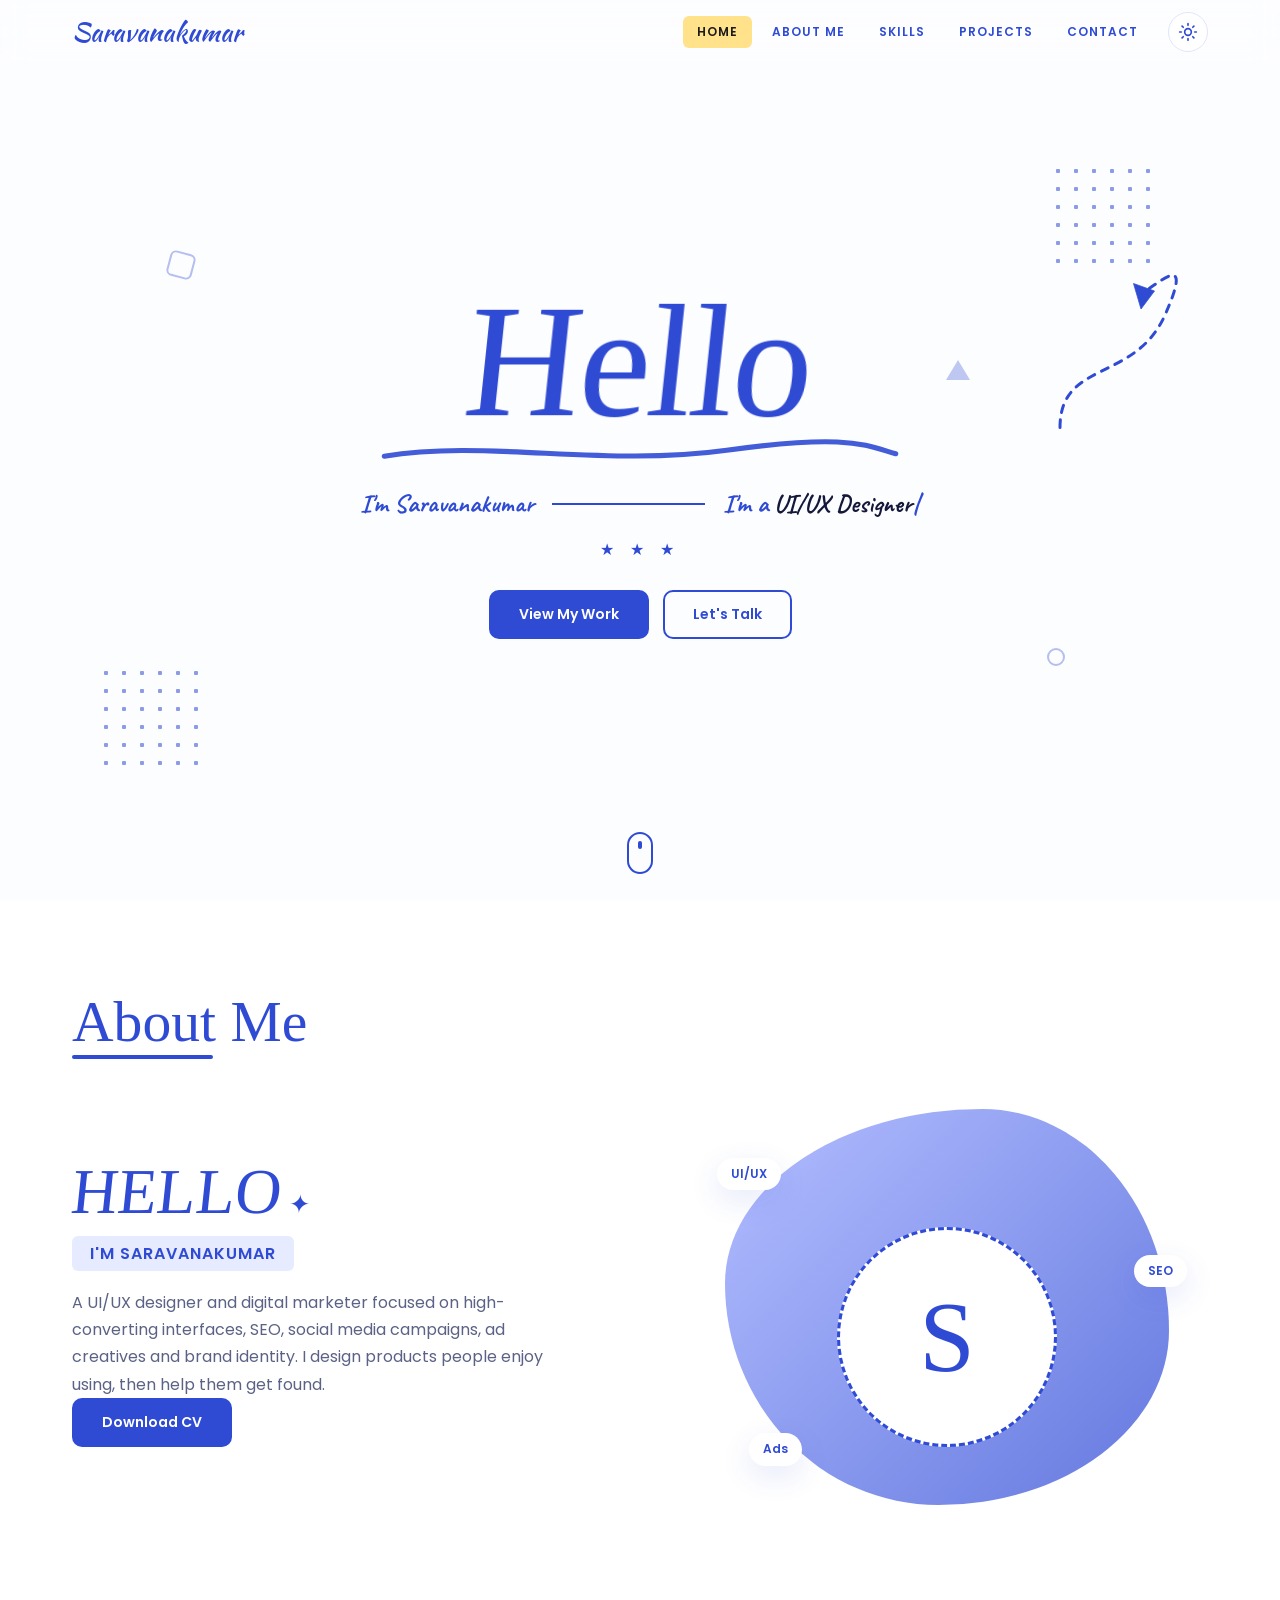
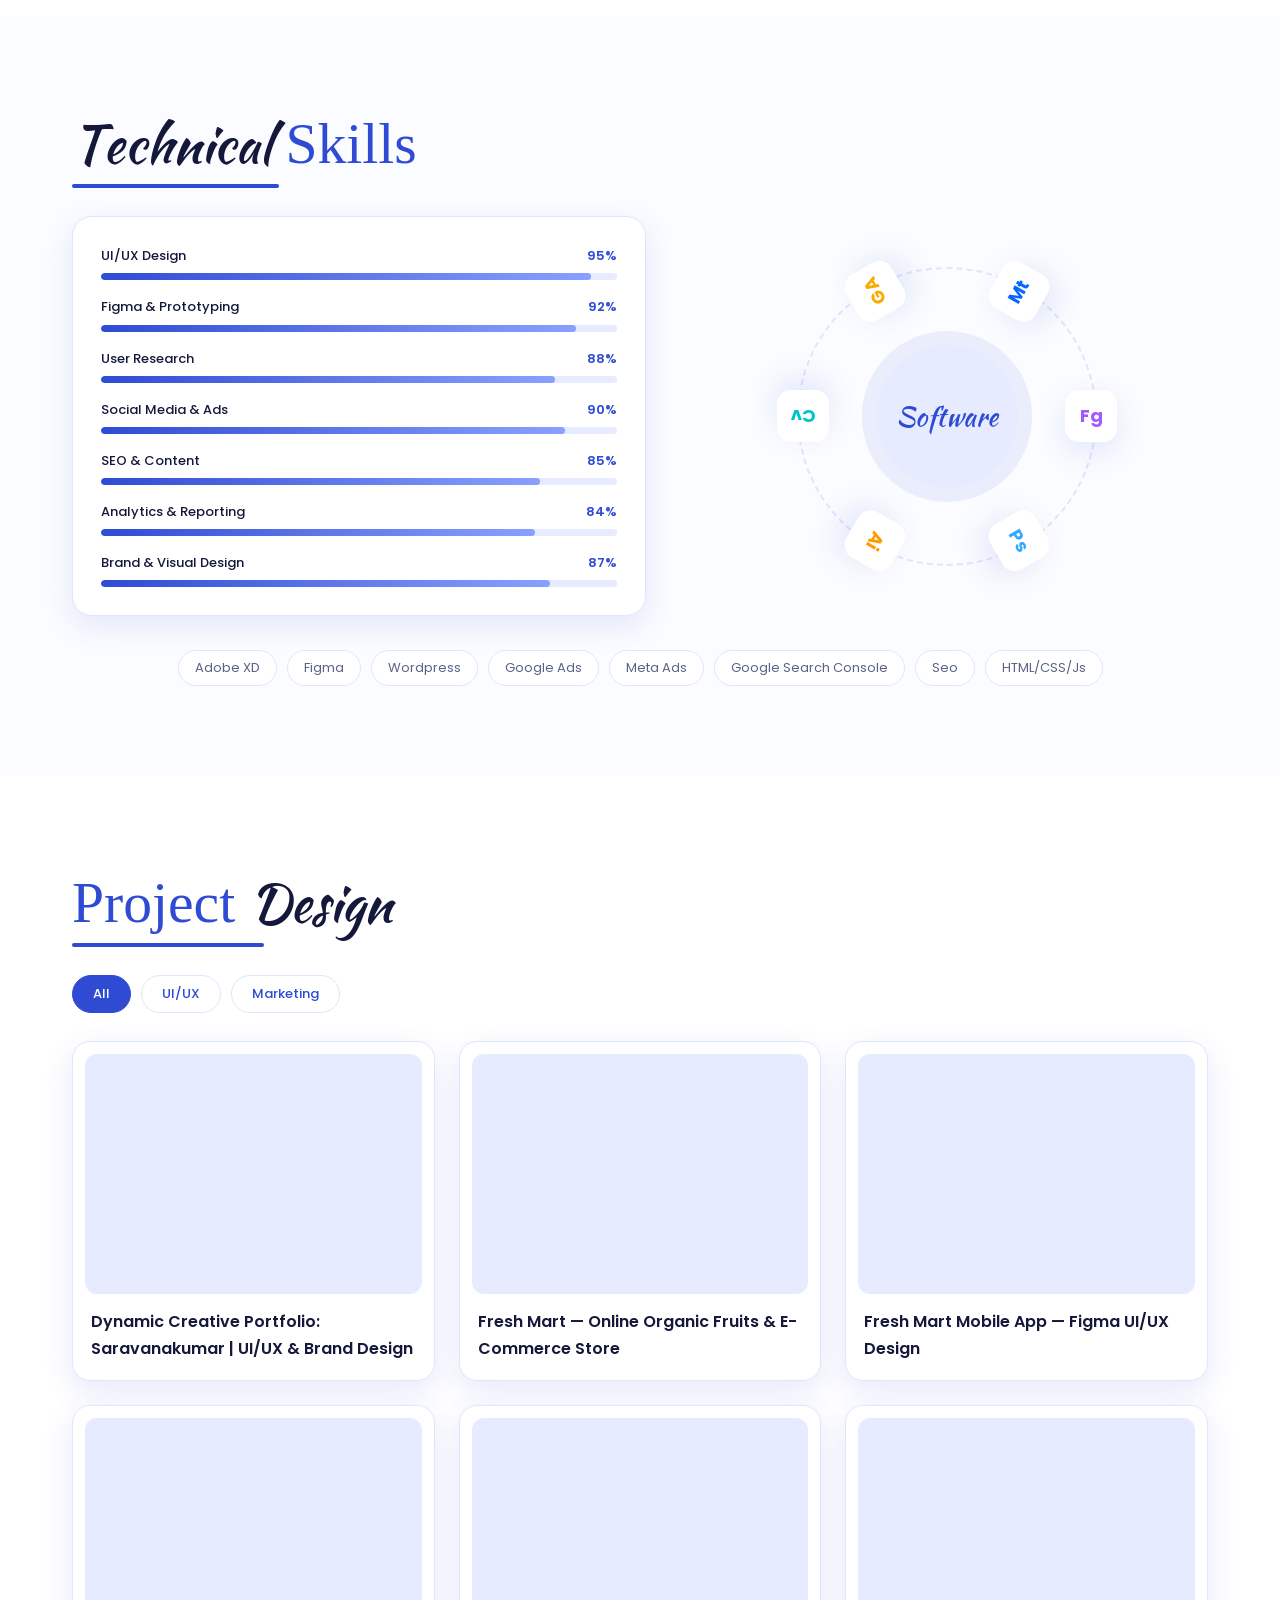
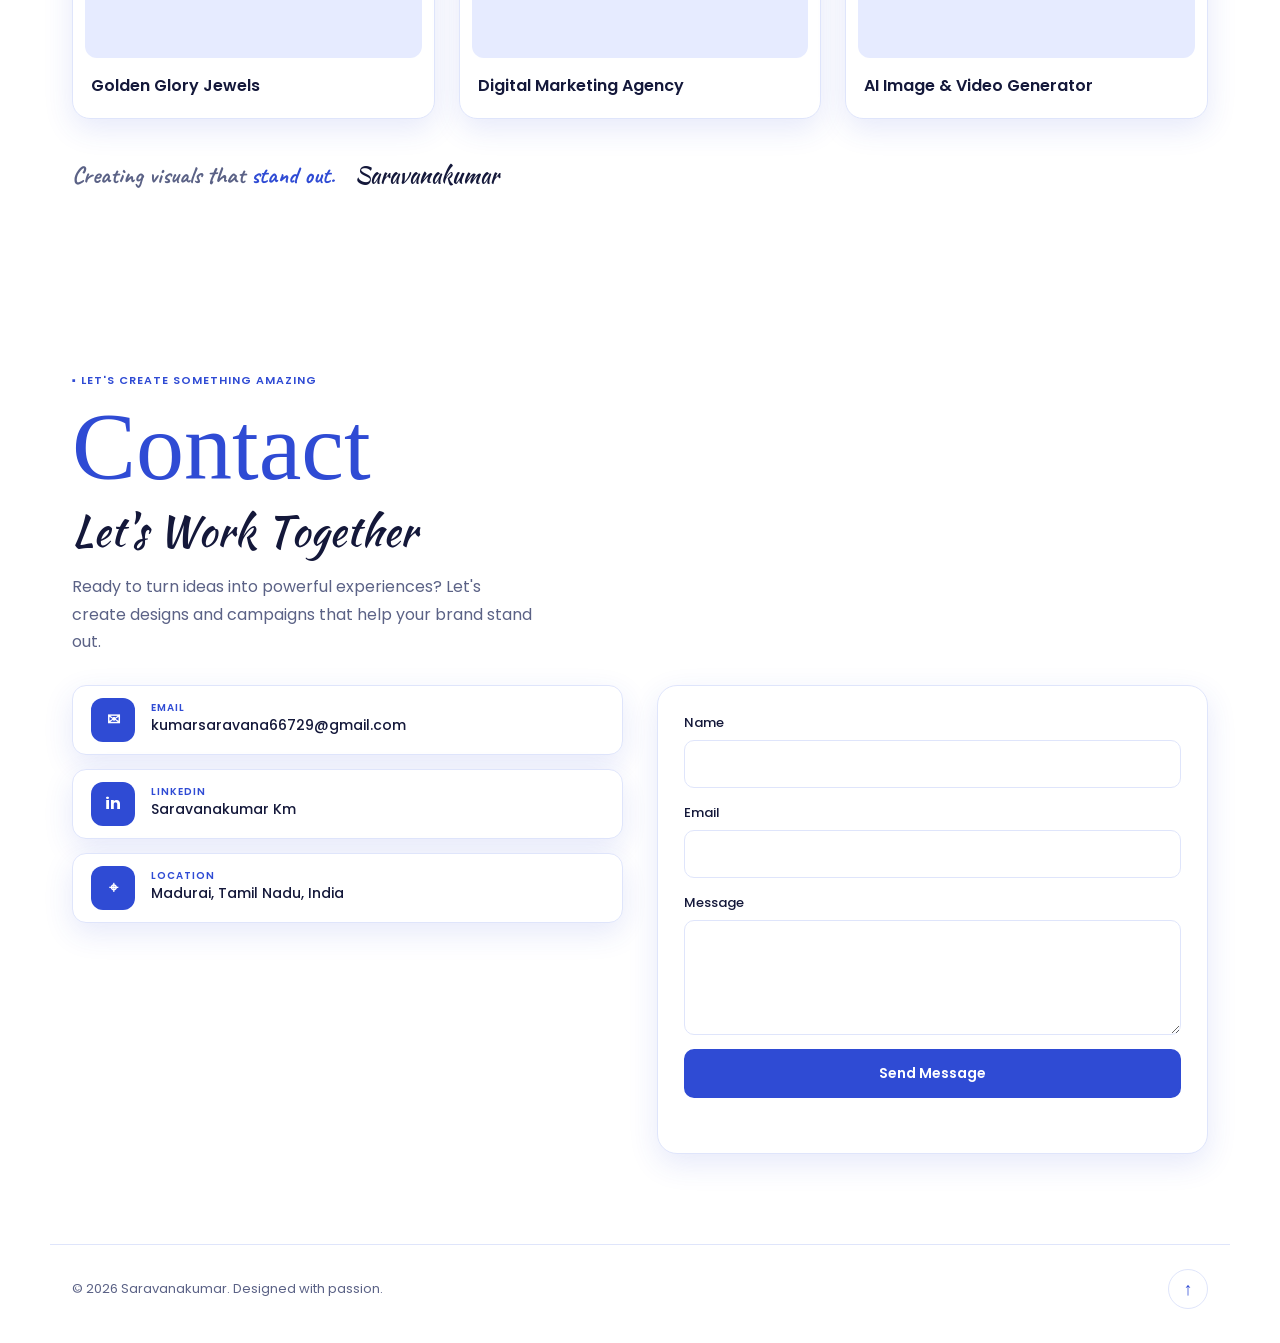
==== index.html @ 772ea9d0 "Add files via upload" ====
<!DOCTYPE html>
<html lang="en">
<head>
<meta charset="utf-8">
<meta name="viewport" content="width=device-width, initial-scale=1">
<title>Saravanakumar | UI/UX Designer & Digital Marketer</title>
<meta name="description" content="Portfolio of Saravanakumar, UI/UX designer and digital marketer from Chennai.">
<script>try{var t=localStorage.getItem('theme');if(!t)t=matchMedia('(prefers-color-scheme: dark)').matches?'dark':'light';document.documentElement.setAttribute('data-theme',t)}catch(e){}</script>
<link rel="preconnect" href="https://fonts.googleapis.com">
<link href="https://fonts.googleapis.com/css2?family=Caveat:wght@500;700&family=Kaushan+Script&family=Permanent+Marker&family=Poppins:wght@400;500;600&display=swap" rel="stylesheet">
<link rel="stylesheet" href="style.css">
</head>
<body>
<div class="progress" id="progress"></div>

<header class="nav" id="nav">
  <a class="logo" href="#home">Saravanakumar</a>
  <nav id="menu" aria-label="Main">
    <a href="#home" class="active">Home</a><a href="#about">About Me</a><a href="#skills">Skills</a><a href="#projects">Projects</a><a href="#contact">Contact</a>
  </nav>
  <button class="icon-btn" id="theme" aria-label="Switch light or dark mode" title="Light / Dark">
    <svg class="sun" viewBox="0 0 24 24" width="20" height="20" fill="none" stroke="currentColor" stroke-width="2" stroke-linecap="round"><circle cx="12" cy="12" r="4"/><path d="M12 2v2M12 20v2M4.9 4.9l1.4 1.4M17.7 17.7l1.4 1.4M2 12h2M20 12h2M4.9 19.1l1.4-1.4M17.7 6.3l1.4-1.4"/></svg>
    <svg class="moon" viewBox="0 0 24 24" width="20" height="20" fill="none" stroke="currentColor" stroke-width="2" stroke-linecap="round" stroke-linejoin="round"><path d="M21 12.8A9 9 0 1 1 11.2 3a7 7 0 0 0 9.8 9.8z"/></svg>
  </button>
  <button class="icon-btn burger" id="burger" aria-label="Open menu">☰</button>
</header>

<main>
<!-- HOME -->
<section class="hero" id="home">
  <div class="dots d1"></div><div class="dots d2"></div>
  <span class="float f1"></span><span class="float f2"></span><span class="float f3"></span>
  <h1 class="brush" id="bigtitle" aria-label="Portfolio">Hello</h1>
  <svg class="stroke" viewBox="0 0 600 40" preserveAspectRatio="none" aria-hidden="true"><path d="M5 25 C120 5, 260 38, 400 18 S560 12, 595 22" /></svg>
  <div class="intro">
    <span>I'm Saravanakumar</span><i></i><span>I'm a <b class="typed" id="typed"></b><em class="caret">|</em></span>
  </div>
  <div class="stars" aria-hidden="true">★ ★ ★</div>
  <div class="cta-row">
    <a class="btn" href="#projects">View My Work</a>
    <a class="btn ghost" href="#contact">Let's Talk</a>
  </div>
  <svg class="arrow" viewBox="0 0 200 220" aria-hidden="true"><path class="dash" d="M20 210 C 20 120, 120 150, 160 60 S 150 20, 130 30"/><path class="head" d="M118 18 L146 28 L128 52 Z"/></svg>
  <a class="scroll-hint" href="#about" aria-label="Scroll down"><span></span></a>
</section>

<!-- ABOUT -->
<section class="about" id="about">
  <h2 class="script-title reveal">About Me</h2>
  <div class="about-grid">
    <div class="about-text reveal">
      <h3 class="hello">HELLO<span>✦</span></h3>
      <p class="name-tag">I'M SARAVANAKUMAR</p>
      <p>A UI/UX designer and digital marketer focused on high-converting interfaces, SEO, social media campaigns, ad creatives and brand identity. I design products people enjoy using, then help them get found.</p>
      <!--<div class="facts">
        <div><b data-n="50">0</b>+<small>Projects</small></div>
        <div><b data-n="30">0</b>+<small>Happy clients</small></div>
        <div><b data-n="3">0</b>+<small>Years experience</small></div>
      </div>-->
      <a class="btn" href="#" download>Download CV</a>
    </div>
    <div class="about-photo reveal">
      <div class="splash"></div>
      <div class="pic"><img src="C:\Users\DELL\Downloads\saravanakumar-uiux-portfolio\saravanakumar-uiux-portfolio\images\WhatsApp_Image_2026-11-12_at_1.53.23_PM-removebg-preview.png" alt="Saravanakumar" onerror="this.parentNode.classList.add('noimg');this.remove()"><div class="ph">S</div></div>
      <span class="chip c1">UI/UX</span><span class="chip c2">SEO</span><span class="chip c3">Ads</span>
    </div>
  </div>
</section>

<!-- SKILLS -->
<section class="skills" id="skills">
  <h2 class="script-title reveal"><em>Technical</em> Skills</h2>
  <div class="skills-grid">
    <div class="bars reveal">
      <div class="bar" data-v="95"><p>UI/UX Design <b>95%</b></p><span><i></i></span></div>
      <div class="bar" data-v="92"><p>Figma &amp; Prototyping <b>92%</b></p><span><i></i></span></div>
      <div class="bar" data-v="88"><p>User Research <b>88%</b></p><span><i></i></span></div>
      <div class="bar" data-v="90"><p>Social Media &amp; Ads <b>90%</b></p><span><i></i></span></div>
      <div class="bar" data-v="85"><p>SEO &amp; Content <b>85%</b></p><span><i></i></span></div>
      <div class="bar" data-v="84"><p>Analytics &amp; Reporting <b>84%</b></p><span><i></i></span></div>
      <div class="bar" data-v="87"><p>Brand &amp; Visual Design <b>87%</b></p><span><i></i></span></div>
    </div>
    <div class="orbit-wrap reveal" aria-label="Software I use">
      <div class="orbit">
        <div class="node" style="--a:0deg"><b style="--c:#a259ff">Fg</b></div>
        <div class="node" style="--a:60deg"><b style="--c:#31a8ff">Ps</b></div>
        <div class="node" style="--a:120deg"><b style="--c:#ff9a00">Ai</b></div>
        <div class="node" style="--a:180deg"><b style="--c:#00c4cc">Cv</b></div>
        <div class="node" style="--a:240deg"><b style="--c:#f9ab00">GA</b></div>
        <div class="node" style="--a:300deg"><b style="--c:#0866ff">Mt</b></div>
      </div>
      <div class="core"><span>Software</span></div>
    </div>
  </div>
  <div class="tool-chips reveal"><span>Adobe XD</span><span>Figma</span><span>Wordpress</span><span>Google Ads</span><span>Meta Ads</span><span>Google Search Console</span><span>Seo</span><span>HTML/CSS/Js</span></div>
</section>

<!-- PROJECTS -->
<section class="projects" id="projects">
  <h2 class="script-title reveal">Project <span class="alt">Design</span></h2>
  <div class="filters reveal" role="tablist">
    <button class="f active" data-f="all">All</button><button class="f" data-f="ux">UI/UX</button><button class="f" data-f="mkt">Marketing</button><!--<button class="f" data-f="brand">Branding</button>-->
  </div>
  <div class="grid" id="grid">
    <article class="card" data-c="ux"><div class="poster has-img" style="background-image:url('images/project4.png')"></div><div class="meta"><h5>Dynamic Creative Portfolio: Saravanakumar | UI/UX & Brand Design</h5></div><a class="over" href="#contact">View Case Study</a></article>
    <article class="card" data-c="ux"><div class="poster has-img" style="background-image:url('images/project5.png')"></div><div class="meta"><h5>Fresh Mart — Online Organic Fruits & E-Commerce Store</h5></div><a class="over" href="#contact">View Case Study</a></article>
    <article class="card" data-c="ux"><div class="poster has-img" style="background-image:url('images/project6.png')"></div><div class="meta"><h5>Fresh Mart Mobile App — Figma UI/UX Design</h5></div><a class="over" href="#contact">View Case Study</a></article>
    <article class="card" data-c="mkt"><div class="poster has-img" style="background-image:url('images/project1.png')"></div><div class="meta"><h5>Golden Glory Jewels</h5></div><a class="over" href="#contact">View Case Study</a></article>
    <article class="card" data-c="mkt"><div class="poster has-img" style="background-image:url('images/project2.png')"></div><div class="meta"><h5>Digital Marketing Agency</h5></div><a class="over" href="#contact">View Case Study</a></article>
    <article class="card" data-c="mkt"><div class="poster has-img" style="background-image:url('images/project3.png')"></div><div class="meta"><h5>AI Image & Video Generator</h5></div><a class="over" href="#contact">View Case Study</a></article>
  </div>
  <p class="tagline reveal">Creating visuals that <b>stand out.</b> <span class="sig">Saravanakumar</span></p>
</section>

<!-- CONTACT -->
<section class="contact" id="contact">
  <p class="small-label">▪ Let's create something amazing</p>
  <h2 class="brush-sm reveal">Contact</h2>
  <p class="script-sub reveal">Let's Work Together</p>
  <p class="lead reveal">Ready to turn ideas into powerful experiences? Let's create designs and campaigns that help your brand stand out.</p>
  <div class="contact-grid">
    <div class="links">
      <!--<a class="link reveal" href="https://instagram.com/" target="_blank" rel="noopener"><i>◎</i><span><small>Instagram</small>@saravanakumar.design</span></a>-->
      <a class="link reveal" href="mailto:kumarsaravana66729.com"><i>✉</i><span><small>Email</small>kumarsaravana66729@gmail.com</span></a>
      <a class="link reveal" href="https://www.linkedin.com/in/saravanakumar-km?utm_source=share_via&utm_content=profile&utm_medium=member_android" target="_blank" rel="noopener"><i>in</i><span><small>LinkedIn</small>Saravanakumar Km</span></a>
      <!--<a class="link reveal" href="https://behance.net/" target="_blank" rel="noopener"><i>Bē</i><span><small>Behance</small>behance.net/saravanakumar</span></a>-->
      <div class="link reveal"><i>⌖</i><span><small>Location</small>Madurai, Tamil Nadu, India</span></div>
    </div>
    <form class="form reveal" id="form">
      <label>Name<input name="n" required autocomplete="name"></label>
      <label>Email<input name="e" type="email" required autocomplete="email"></label>
      <label>Message<textarea name="m" rows="4" required></textarea></label>
      <button class="btn" type="submit">Send Message</button>
      <p id="msg" role="status"></p>
    </form>
  </div>
</section>
</main>

<footer class="foot"><p>© 2026 Saravanakumar. Designed with passion.</p><button class="icon-btn" id="top" aria-label="Back to top">↑</button></footer>
<div class="modal" id="modal" aria-hidden="true">
  <div class="modal-box" role="dialog" aria-modal="true" aria-labelledby="m-title">
    <button class="m-close" id="m-close" aria-label="Close">✕</button>
    <div class="m-media" id="m-media"></div>
    <div class="m-body">
      <small id="m-cat"></small>
      <h3 id="m-title"></h3>
      <p id="m-desc"></p>
      <!--<div class="m-info">
        <div><h6>Problem</h6><p id="m-prob"></p></div>
        <div><h6>Solution</h6><p id="m-sol"></p></div>
        <div><h6>Result</h6><p id="m-res"></p></div>
      </div>-->
      <div class="m-tags" id="m-tags"></div>
      <a class="btn" id="m-link" href="#" target="_blank" rel="noopener">View Full Project ↗</a>
    </div>
  </div>
</div>
<script src="script.js"></script>
</body>
</html>
---- style.css ----
:root{
    --bg:sss#aeda42;
    --surface:#fff;
    --ink:#14183a;
    --muted:#5b6286;
    --blue:#2f4bd4; 
    --soft:#e6ebff;
    --hl:#ffe28a;
    --line:#dfe5fb;
    --shadow:0 10px 30px rgba(47,75,212,.12);   
    --dot:#2f4bd4
}

[data-theme="dark"]{--bg:#291455;--surface:#121838;--ink:#eef1ff;--muted:#a0a8d0;--blue:#7d97ff;--soft:#1b2350;--line:#262f63;--shadow:0 10px 30px rgba(0,0,0,.45);--dot:#7d97ff}
*{
    box-sizing:border-box
}

html{
    scroll-behavior:smooth;
    scroll-padding-top:80px
}

body{
    margin:0;
    background:var(--bg);
    color:var(--ink);
    font:400 16px/1.7 Poppins,sans-serif;
    transition:background .4s,color .4s;
    overflow-x:hidden
}

a{
    color:inherit;
    text-decoration:none
}

h1,h2,h3,h4,h5,p{
    margin:0
}

section{
    max-width:1180px;
    margin:auto;
    padding:90px 22px;
    position:relative
}

:focus-visible{
    outline:3px solid var(--blue);
    outline-offset:3px
}

.progress{
    position:fixed;
    top:0;
    left:0;
    height:3px;
    width:0;
    background:linear-gradient(90deg,var(--blue),#ffd24a);
    z-index:100
}

/* NAV */

.nav{
    position:fixed;
    top:0;
    left:0;
    right:0;
    z-index:50;
    display:flex;
    align-items:center;
    gap:16px;
    padding:12px max(22px,calc((100% - 1180px)/2 + 22px));
    background:color-mix(in srgb,var(--bg) 85%,transparent);
    backdrop-filter:blur(10px);
    border-bottom:1px solid transparent;
    transition:.3s
}

.nav.scrolled{
    border-color:var(--line)
}

.logo{
    font:400 26px "Kaushan Script",cursive;
    color:var(--blue);
    margin-right:auto
}

.nav nav{
    display:flex;
    gap:6px
}

.nav nav a{
    font-size:12px;
    font-weight:600;
    letter-spacing:1px;
    text-transform:uppercase;
    padding:6px 14px;
    border-radius:6px;
    color:var(--blue);
    transition:.25s
}

.nav nav a:hover{
    background:var(--soft);
    transform:translateY(-2px)
}

.nav nav a.active{
    background:var(--hl);
    color:#1a1a1a
}

.icon-btn{
    width:40px;
    height:40px;
    border-radius:50%;
    border:1px solid var(--line);
    background:var(--surface);
    color:var(--blue);
    cursor:pointer;
    display:grid;
    place-items:center;
    font-size:18px;
    transition:.3s
}

.icon-btn:hover{
    transform:rotate(20deg) scale(1.08);
    box-shadow:var(--shadow)
}

.burger{
    display:none
}

.moon{
    display:none}[data-theme="dark"] .sun{display:none}[data-theme="dark"] .moon{display:block
}

/* BUTTONS */

.btn{
    display:inline-block;
    background:var(--blue);
    color:#fff;
    padding:12px 28px;
    border-radius:10px;
    border:2px solid var(--blue);
    font:600 14px Poppins;
    cursor:pointer;
    transition:.3s;
    position:relative;
    overflow:hidden
}

[data-theme="dark"] .btn{color:#0a0e22}

.btn:hover{
    transform:translateY(-3px);
    box-shadow:0 12px 24px rgba(47,75,212,.35)
}

.btn.ghost{
    background:transparent;
    color:var(--blue)
}

.btn.ghost:hover{
    background:var(--blue);
    color:#fff
}

/* HERO */

.hero{
    min-height:100vh;
    display:flex;
    flex-direction:column;
    align-items:center;
    justify-content:center;
    text-align:center;
    padding-top:110px
}
.hero::before{
  content:"";
  position:absolute;
  top:0; bottom:0; left:50%;
  width:100vw; margin-left:-50vw;
  z-index:-1;
  background:
    linear-gradient(rgba(248,250,255,.35),rgba(248,250,255,.35)),
    url("C:/Users/DELL/Downloads/saravanakumar-uiux-portfolio/saravanakumar-uiux-portfolio/images/Tech Creative Portrait Hero.png") center 5%/cover no-repeat;
}
[data-theme="dark"] .hero::before{
  background:
    linear-gradient(rgba(10,14,34,.6),rgba(10,14,34,.6)),
    url("C:/Users/DELL/Downloads/saravanakumar-uiux-portfolio/saravanakumar-uiux-portfolio/images/Tech Creative Portrait Hero.png") center 5%/cover no-repeat;
}
.brush{
    font:400 clamp(3.4rem,14vw,10rem)/1 "Permanent Marker",cursive;
    color:var(--blue);
    transform:skewX(-6deg);
    letter-spacing:-2px
}

.brush span{
    display:inline-block;
    opacity:0;transform:translateY(60px) rotate(8deg);
    animation:letter .7s cubic-bezier(.2,.9,.3,1.3) forwards
}

@keyframes letter{to{opacity:1;transform:none}}

.stroke{
    width:min(70%,520px);
    height:34px;
    margin-top:-6px
}

.stroke path{
    fill:none;
    stroke:var(--blue);
    stroke-width:6;
    stroke-linecap:round;
    stroke-dasharray:700;
    stroke-dashoffset:700;
    animation:draw 1.4s .9s ease forwards;
    opacity:.9
}

@keyframes draw{to{stroke-dashoffset:0}}

.intro{
    display:flex;
    align-items:center;
    gap:18px;
    font:700 clamp(1.1rem,2.6vw,1.6rem) Caveat,cursive;
    color:var(--blue);
    margin-top:18px;
    flex-wrap:wrap;
    justify-content:center
}

.intro i{
    width:clamp(40px,12vw,160px);
    height:2px;
    background:var(--blue)
}

.typed{
    color:var(--ink)
}

.caret{
    animation:blink 1s steps(1) infinite;
    font-style:normal;
    color:var(--blue)
}

@keyframes blink{50%{opacity:0}}

.stars{
    color:var(--blue);
    letter-spacing:6px;
    margin:16px 0;
    animation:twinkle 2.4s ease-in-out infinite
}

@keyframes twinkle{50%{opacity:.4;transform:scale(1.15)}}

.cta-row{
    display:flex;
    gap:14px;
    flex-wrap:wrap;
    justify-content:center;
    margin-top:10px
}

.dots{
    position:absolute;
    width:110px;
    height:110px;
    background:radial-gradient(var(--dot) 2px,transparent 2.5px) 0 0/18px 18px;
    opacity:.55

}
.d1{
    left:4%;
    bottom:14%
}

.d2{
    right:6%;
    top:18%
}

.float{
    position:absolute;
    border:2px solid var(--blue);
    opacity:.35;
    animation:bob 6s ease-in-out infinite
}

.f1{
    width:26px;
    height:26px;
    left:10%;
    top:28%;
    border-radius:6px;
    transform:rotate(15deg)
}

.f2{
    width:18px;
    height:18px;
    right:14%;
    bottom:26%;
    border-radius:50%;
    animation-delay:-2s
}

.f3{
    width:0;
    height:0;
    border:0;
    border-left:12px solid transparent;
    border-right:12px solid transparent;
    border-bottom:20px solid var(--blue);
    right:22%;
    top:40%;
    opacity:.3;
    animation-delay:-4s
}

@keyframes bob{50%{transform:translateY(-22px) rotate(25deg)}}

.arrow{
    position:absolute;
    right:3%;
    top:30%;
    width:min(14vw,150px);
    fill:var(--blue);
    stroke:var(--blue);
    display:block
}

.arrow .dash{
    fill:none;
    stroke-width:4;
    stroke-dasharray:10 10;
    stroke-linecap:round;
    animation:march 2s linear infinite
}

@keyframes march{to{stroke-dashoffset:-40}}

.scroll-hint{
    position:absolute;
    bottom:26px;
    left:50%;
    width:26px;
    height:42px;
    border:2px solid var(--blue);
    border-radius:14px;
    transform:translateX(-50%)
}

.scroll-hint span{
    position:absolute;
    left:50%;
    top:7px;
    width:4px;
    height:8px;
    border-radius:2px;
    background:var(--blue);
    transform:translateX(-50%);
    animation:wheel 1.6s infinite
}

@keyframes wheel{70%{top:22px;opacity:0}100%{opacity:0}}

/* TITLES */

.script-title{
    font:400 clamp(2.4rem,6vw,3.6rem)/1.1 "Permanent Marker",cursive;
    color:var(--blue);
    transform:skewX(-6deg);
    margin-bottom:34px;
    position:relative;
    display:inline-block
}

.script-title::after{
    content:"";
    position:absolute;
    left:0;
    bottom:-6px;
    height:4px;
    width:60%;
    background:var(--blue);
    border-radius:4px;
    transform:scaleX(0);
    transform-origin:left;
    transition:transform .8s .3s
}

.script-title.in::after{
    transform:scaleX(1)
}

.script-title em,.script-title .alt{
    font:400 .9em Kaushan Script,cursive;
    color:var(--ink)
}

/* ABOUT */

.about-grid{
    display:grid;
    grid-template-columns:1.1fr 1fr;
    gap:40px;
    align-items:center
}

.hello{
    font:400 clamp(2.6rem,7vw,4rem) "Permanent Marker";
    color:var(--blue);
    transform:skewX(-6deg);
    line-height:1
}

.hello span{
    font-size:.4em;
    margin-left:8px;
    display:inline-block;
    animation:twinkle 2s infinite
}

.name-tag{
    display:inline-block;
    background:var(--soft);
    color:var(--blue);
    font-weight:600;
    letter-spacing:1px;
    padding:4px 18px;
    margin:12px 0 18px;
    border-radius:6px
}

.about-text p:not(.name-tag){
    color:var(--muted);
    max-width:480px
}

.facts{
    display:flex;
    gap:30px;
    margin:26px 0
}

.facts div{
    font:600 2rem/1 Poppins;
    color:var(--blue)
}

.facts small{
    display:block;
    font:400 12px Poppins;
    color:var(--muted);
    margin-top:4px
}

.about-photo{
    position:relative;
    height:440px;
    display:grid;
    place-items:center
}

.splash{
    position:absolute;
    width:85%;
    height:90%;
    background:linear-gradient(135deg,#9aa8ff,var(--blue));
    opacity:.75;
    border-radius:58% 42% 52% 48%/44% 56% 44% 56%;
    animation:morph 8s ease-in-out infinite alternate
}

@keyframes morph{to{border-radius:40% 60% 44% 56%/58% 42% 58% 42%;transform:rotate(6deg)}}

.pic{
    position:relative;
    height:100%;
    display:flex;
    align-items:flex-end;
    justify-content:center;
    animation:bob 7s ease-in-out infinite
}

.pic img{
    max-height:100%;
    max-width:100%;
    object-fit:contain
}

.ph{
    display:none;
    width:220px;
    height:220px;
    border-radius:50%;
    background:var(--surface);
    color:var(--blue);
    font:400 100px/1 "Permanent Marker";
    place-items:center;
    margin-bottom:80px;
    border:3px dashed var(--blue)
}

.noimg .ph{
    display:grid
}

.chip{
    position:absolute;
    background:var(--surface);
    color:var(--blue);
    font-weight:600;
    font-size:12px;
    padding:6px 14px;
    border-radius:99px;
    box-shadow:var(--shadow);
    animation:bob 5s ease-in-out infinite
}

.c1{
    left:6%;
    top:16%
}

.c2{
    right:4%;
    top:38%;
    animation-delay:-1.5s
}

.c3{
    left:12%;
    bottom:14%;
    animation-delay:-3s
}

/* SKILLS */

.skills-grid{
    display:grid;
    grid-template-columns:1.1fr 1fr;
    gap:40px;
    align-items:center
}

.bars{
    background:var(--surface);
    border:1px solid var(--line);
    border-radius:20px;
    padding:28px;
    box-shadow:var(--shadow)
}

.bar{
    margin-bottom:16px
}

.bar:last-child{margin:0}

.bar p{
    display:flex;
    justify-content:space-between;
    font-size:13px;
    font-weight:500;
    margin-bottom:6px
}

.bar b{
    color:var(--blue);
    font-weight:600
}

.bar span{
    display:block;
    height:7px;
    background:var(--soft);
    border-radius:8px;
    overflow:hidden
}

.bar i{
    display:block;
    height:100%;
    width:0;
    background:linear-gradient(90deg,var(--blue),#8aa0ff);
    border-radius:8px;
    transition:width 1.4s cubic-bezier(.2,.8,.2,1)
}

.orbit-wrap{
    position:relative;
    width:min(100%,340px);
    aspect-ratio:1;
    margin:auto;
    display:grid;
    place-items:center
}

.orbit-wrap::before{
    content:"";
    position:absolute;
    inset:6%;
    border:2px dashed var(--line);
    border-radius:50%
}

.orbit{
    position:absolute;
    inset:0;
    animation:spin 26s linear infinite
}

.orbit-wrap:hover .orbit,.orbit-wrap:hover .node b{
    animation-play-state:paused
}

.node{
    position:absolute;
    inset:0;
    transform:rotate(var(--a))
}

.node b{
    position:absolute;
    top:50%;
    right:0;
    margin-top:-26px;
    width:52px;
    height:52px;
    border-radius:14px;
    background:var(--surface);
    color:var(--c);
    display:grid;
    place-items:center;
    font-size:18px;
    box-shadow:var(--shadow);
    animation:unspin 26s linear infinite
}

@keyframes spin{to{transform:rotate(360deg)}}
@keyframes unspin{from{transform:rotate(calc(var(--a)*-1))}to{transform:rotate(calc(var(--a)*-1 - 360deg))}}

.core{
    width:42%;
    aspect-ratio:1;
    border-radius:50%;
    background:var(--soft);
    display:grid;
    place-items:center;
    font:400 1.7rem Kaushan Script;
    color:var(--blue);
    box-shadow:0 0 0 14px color-mix(in srgb,var(--blue) 8%,transparent);
    animation:pulse 3s ease-in-out infinite
}

@keyframes pulse{50%{box-shadow:0 0 0 26px color-mix(in srgb,var(--blue) 4%,transparent)}}

.tool-chips{
    display:flex;
    flex-wrap:wrap;
    gap:10px;
    margin-top:34px;
    justify-content:center
}

.tool-chips span{
    border:1px solid var(--line);
    background:var(--surface);
    padding:6px 16px;
    border-radius:99px;
    font-size:13px;
    color:var(--muted);
    transition:.25s
}

.tool-chips span:hover{
    background:var(--blue);
    color:#fff;
    transform:translateY(-4px) rotate(-2deg)
}


/* PROJECTS */
.filters{
    display:flex;
    gap:10px;
    flex-wrap:wrap;
    margin-bottom:28px
}

.f{
    border:1px solid var(--line);
    background:var(--surface);
    color:var(--blue);
    padding:8px 20px;
    border-radius:99px;
    font:500 13px Poppins;
    cursor:pointer;
    transition:.25s
}

.f:hover{
    transform:translateY(-2px)
}

.f.active{
    background:var(--blue);
    color:#fff;
    border-color:var(--blue)

}

[data-theme="dark"] .f.active{color:#0a0e22}
.grid{
    display:grid;
    grid-template-columns:repeat(3,1fr);
    gap:24px;
    perspective:1000px
}

.card{
    position:relative;
    background:var(--surface);
    border:1px solid var(--line);
    border-radius:18px;
    padding:12px;
    box-shadow:var(--shadow);
    transition:transform .15s ease-out,opacity .4s,box-shadow .3s;
    transform-style:preserve-3d;
    overflow:hidden
}

.card.hide{
    display:none
}

.card:hover{
    box-shadow:0 24px 50px rgba(47,75,212,.25)
}

.poster{
    height:240px;
    border-radius:12px;
    padding:18px;
    display:flex;
    flex-direction:column;
    justify-content:space-between;
    color:#fff;
    position:relative;
    overflow:hidden;
    transition:transform .5s
}

.card:hover .poster{
    transform:scale(1.05)
}

.poster::after{
    content:"";
    position:absolute;
    width:160px;
    height:160px;
    border-radius:50%;
    background:rgba(255,255,255,.15);
    right:-40px;
    bottom:-50px
}

.poster small{
    font-weight:600;
    letter-spacing:1px;
    opacity:.9
}

.poster h4{
    font:400 2.4rem/1 "Permanent Marker"
}

.poster span{
    font:700 1.2rem Caveat
}

.p1{
    background:linear-gradient(135deg,#ff8a3d,#e0392b)
}
.p2{
    background:linear-gradient(135deg,#0b1020,#2f4bd4)
}
.p3{
    background:linear-gradient(135deg,#7b5cff,#d36bff)
}
.p4{
    background:linear-gradient(135deg,#1c7a5b,#7fe0a9)
}
.p5{
    background:linear-gradient(135deg,#111,#f5b02a)
}
.p6{
    background:linear-gradient(135deg,#0b6fa4,#58d1ff)
}

.meta{
    padding:14px 6px 6px
}
.meta h5{
    font-size:16px;
    font-weight:600
}
.meta p{
    font-size:13px;
    color:var(--muted)
}

.over{
    position:absolute;
    inset:12px 12px auto;
    height:240px;
    border-radius:12px;
    background:rgba(20,24,58,.72);
    color:#fff;
    display:grid;
    place-items:center;
    font-weight:600;
    opacity:0;
    transition:.35s;
    backdrop-filter:blur(3px)
}

.card:hover .over{
    opacity:1
}

.tagline{
    margin-top:40px;
    font:700 1.5rem Caveat;
    color:var(--muted)
}
.tagline b{
    color:var(--blue)
}

.sig{
    font:400 1.4rem "Kaushan Script";
    color:var(--ink);
    margin-left:14px
}

/* CONTACT */
.small-label{
    font-size:11px;
    font-weight:600;
    letter-spacing:1px;
    color:var(--blue);
    text-transform:uppercase
}

.brush-sm{
    font:400 clamp(3rem,9vw,6rem)/1 "Permanent Marker";
    color:var(--blue);
    transform:skewX(-6deg);
    margin-top:10px
}

.script-sub{
    font:400 clamp(1.8rem,4vw,2.6rem) "Kaushan Script";
    margin:6px 0 12px
}

.lead{
    max-width:460px;
    color:var(--muted);
    margin-bottom:30px
}

.contact-grid{
    display:grid;
    grid-template-columns:1fr 1fr;
    gap:34px;
    align-items:start
}

.links{
    display:grid;
    gap:14px
}

.link{
    display:flex;
    align-items:center;
    gap:16px;
    background:var(--surface);
    border:1px solid var(--line);
    border-radius:14px;
    padding:12px 18px;
    box-shadow:var(--shadow);
    transition:.3s
}

a.link:hover{
    transform:translateX(10px);
    border-color:var(--blue)
}

.link i{
    font-style:normal;
    width:44px;
    height:44px;
    border-radius:12px;
    background:var(--blue);
    color:#fff;
    display:grid;
    place-items:center;
    font-weight:700;
    transition:.3s
}

[data-theme="dark"] .link i{color:#0a0e22}

a.link:hover i{
    transform:rotate(-10deg) scale(1.1)
}

.link small{
    display:block;
    font-size:10px;
    letter-spacing:1px;
    text-transform:uppercase;
    color:var(--blue);
    font-weight:600;
    line-height:1.2
}

.link span{
    font-size:14px;
    font-weight:500
}

.form{
    background:var(--surface);
    border:1px solid var(--line);
    border-radius:20px;
    padding:26px;
    display:grid;
    gap:14px;
    box-shadow:var(--shadow)
}

label{
    display:grid;
    gap:6px;
    font-size:13px;
    font-weight:500
}

input,textarea{
    font:inherit;
    padding:12px 14px;
    border-radius:10px;
    border:1px solid var(--line);
    background:var(--bg);
    color:var(--ink);
    transition:.25s
}

input:focus,textarea:focus{
    outline:0;
    border-color:var(--blue);
    box-shadow:0 0 0 4px color-mix(in srgb,var(--blue) 18%,transparent)
}

#msg{
    color:var(--blue);
    font-size:13px;
    min-height:1.2em
}

.foot{
    max-width:1180px;
    margin:auto;
    padding:24px 22px 34px;
    display:flex;
    justify-content:space-between;
    align-items:center;
    border-top:1px solid var(--line);
    font-size:13px;
    color:var(--muted)
}

/* REVEAL */
.reveal{
    opacity:0;
    transform:translateY(34px);
    transition:opacity .8s,transform .8s cubic-bezier(.2,.8,.2,1)
}

.reveal.in{
    opacity:1;
    transform:none
}

.links .reveal:nth-child(2){
    transition-delay:.1s
}

.links .reveal:nth-child(3){
    transition-delay:.2s
}

.links .reveal:nth-child(4){
    transition-delay:.3s
}

.links .reveal:nth-child(5){
    transition-delay:.4s
}

@media(max-width:900px){
 .nav nav{display:none;position:absolute;top:100%;left:0;right:0;flex-direction:column;background:var(--bg);padding:14px 22px;border-bottom:1px solid var(--line)}
 .nav nav.open{display:flex}.burger{display:grid}
 .about-grid,.skills-grid,.contact-grid{grid-template-columns:1fr}.grid{grid-template-columns:1fr 1fr}.arrow{display:none}.about-photo{height:380px}
}

@media(max-width:560px){.grid{grid-template-columns:1fr}.facts{gap:18px}section{padding:70px 18px}}

@media(prefers-reduced-motion:reduce){*,*::before,*::after{animation:none!important;transition:none!important;scroll-behavior:auto!important}.reveal,.brush span{opacity:1;transform:none}.stroke path{stroke-dashoffset:0}.bar i{transition:none}}

.card{cursor:pointer}
body.lock{overflow:hidden}
.modal{position:fixed;inset:0;z-index:200;background:rgba(8,10,30,.7);backdrop-filter:blur(6px);display:grid;place-items:center;padding:20px;opacity:0;visibility:hidden;transition:.3s}
.modal.open{opacity:1;visibility:visible}
.modal-box{background:var(--surface);color:var(--ink);border:1px solid var(--line);border-radius:22px;width:min(900px,100%);max-height:90vh;overflow:auto;position:relative;transform:translateY(30px) scale(.96);transition:.35s cubic-bezier(.2,.8,.2,1);box-shadow:0 30px 80px rgba(0,0,0,.4)}
.modal.open .modal-box{transform:none}
.m-close{position:absolute;top:14px;right:14px;z-index:2;width:38px;height:38px;border-radius:50%;border:0;background:var(--surface);color:var(--ink);cursor:pointer;font-size:16px;box-shadow:var(--shadow);transition:.3s}
.m-close:hover{transform:rotate(90deg);background:var(--blue);color:#fff}
.m-media .poster{height:clamp(200px,38vw,380px);border-radius:22px 22px 0 0}
.m-body{padding:26px 30px 32px}
.m-body small{color:var(--blue);font-weight:600;letter-spacing:1px;text-transform:uppercase;font-size:12px}
.m-body h3{font:400 clamp(1.8rem,4vw,2.6rem)/1.1 "Permanent Marker";color:var(--blue);margin:6px 0 12px}
.m-body>p{color:var(--muted)}
/*.m-info{display:grid;grid-template-columns:repeat(3,1fr);gap:16px;margin:22px 0}*/
.m-info div{background:var(--soft);border-radius:14px;padding:14px 16px}
.m-info h6{font-size:12px;letter-spacing:1px;text-transform:uppercase;color:var(--blue);margin:0 0 4px}
.m-info p{font-size:13px;color:var(--muted)}
.m-tags{display:none;gap:8px;flex-wrap:wrap;margin-bottom:22px}
.m-tags span{border:1px solid var(--line);border-radius:99px;padding:4px 14px;font-size:12px;color:var(--muted)}
@media(max-width:700px){.m-info{grid-template-columns:1fr}.m-body{padding:22px 20px 26px}}

.poster.has-img{background-size:contain;background-position:center;background-repeat:no-repeat;background-color:var(--soft)}
.poster.has-img::after{display:none}
.card{cursor:pointer}


.skills::before{
  content:"";
  position:absolute;
  top:0; bottom:0; left:calc(50% - 50vw);
  right:calc(50% - 50vw);
  z-index:-1;
  background:
    linear-gradient(rgba(248,250,255,.6),rgba(248,250,255,.6)),
    url("C:/Users/DELL/Downloads/saravanakumar-uiux-portfolio/saravanakumar-uiux-portfolio/images/background1.png") center top/cover no-repeat;
}
[data-theme="dark"] .skills::before{
  background:
    linear-gradient(rgba(10,14,34,.7),rgba(10,14,34,.7)),
    url("C:/Users/DELL/Downloads/saravanakumar-uiux-portfolio/saravanakumar-uiux-portfolio/images/background1.png") center top/cover no-repeat;
}

/*Letter hover*/
.brush span,.ch{
    display:inline-block;
    cursor:default;
    transition:translate .25s cubic-bezier(.3,1.6,.5,1),scale .25s,rotate .25s,color .2s
}
.brush span:hover,.ch:hover{
    translate:0 -14px;
    scale:1.2;
    rotate:-7deg;
    color:#ff8a3d
}
.word{
    display:inline-block;
    white-space:nowrap
}
.hello .ch,.hello .word{
    font-size:inherit;
    margin:0;animation:none
}
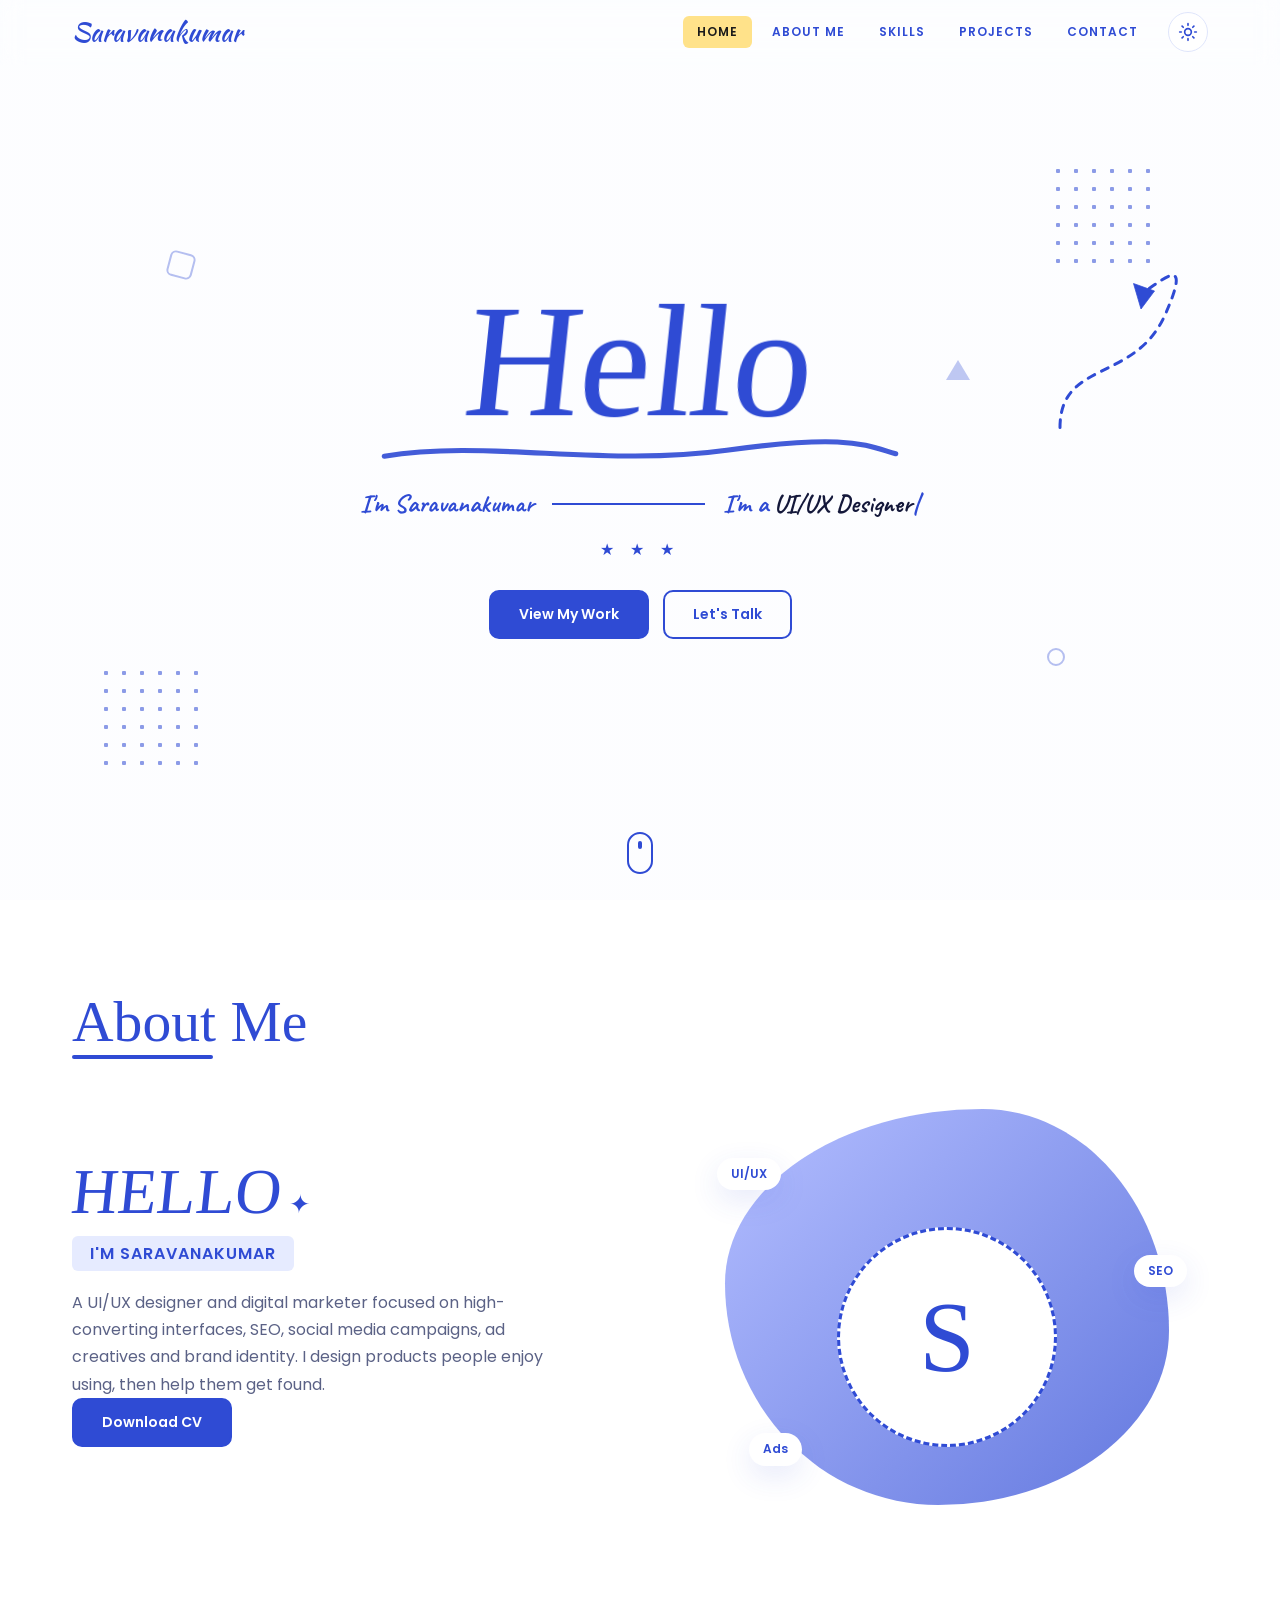
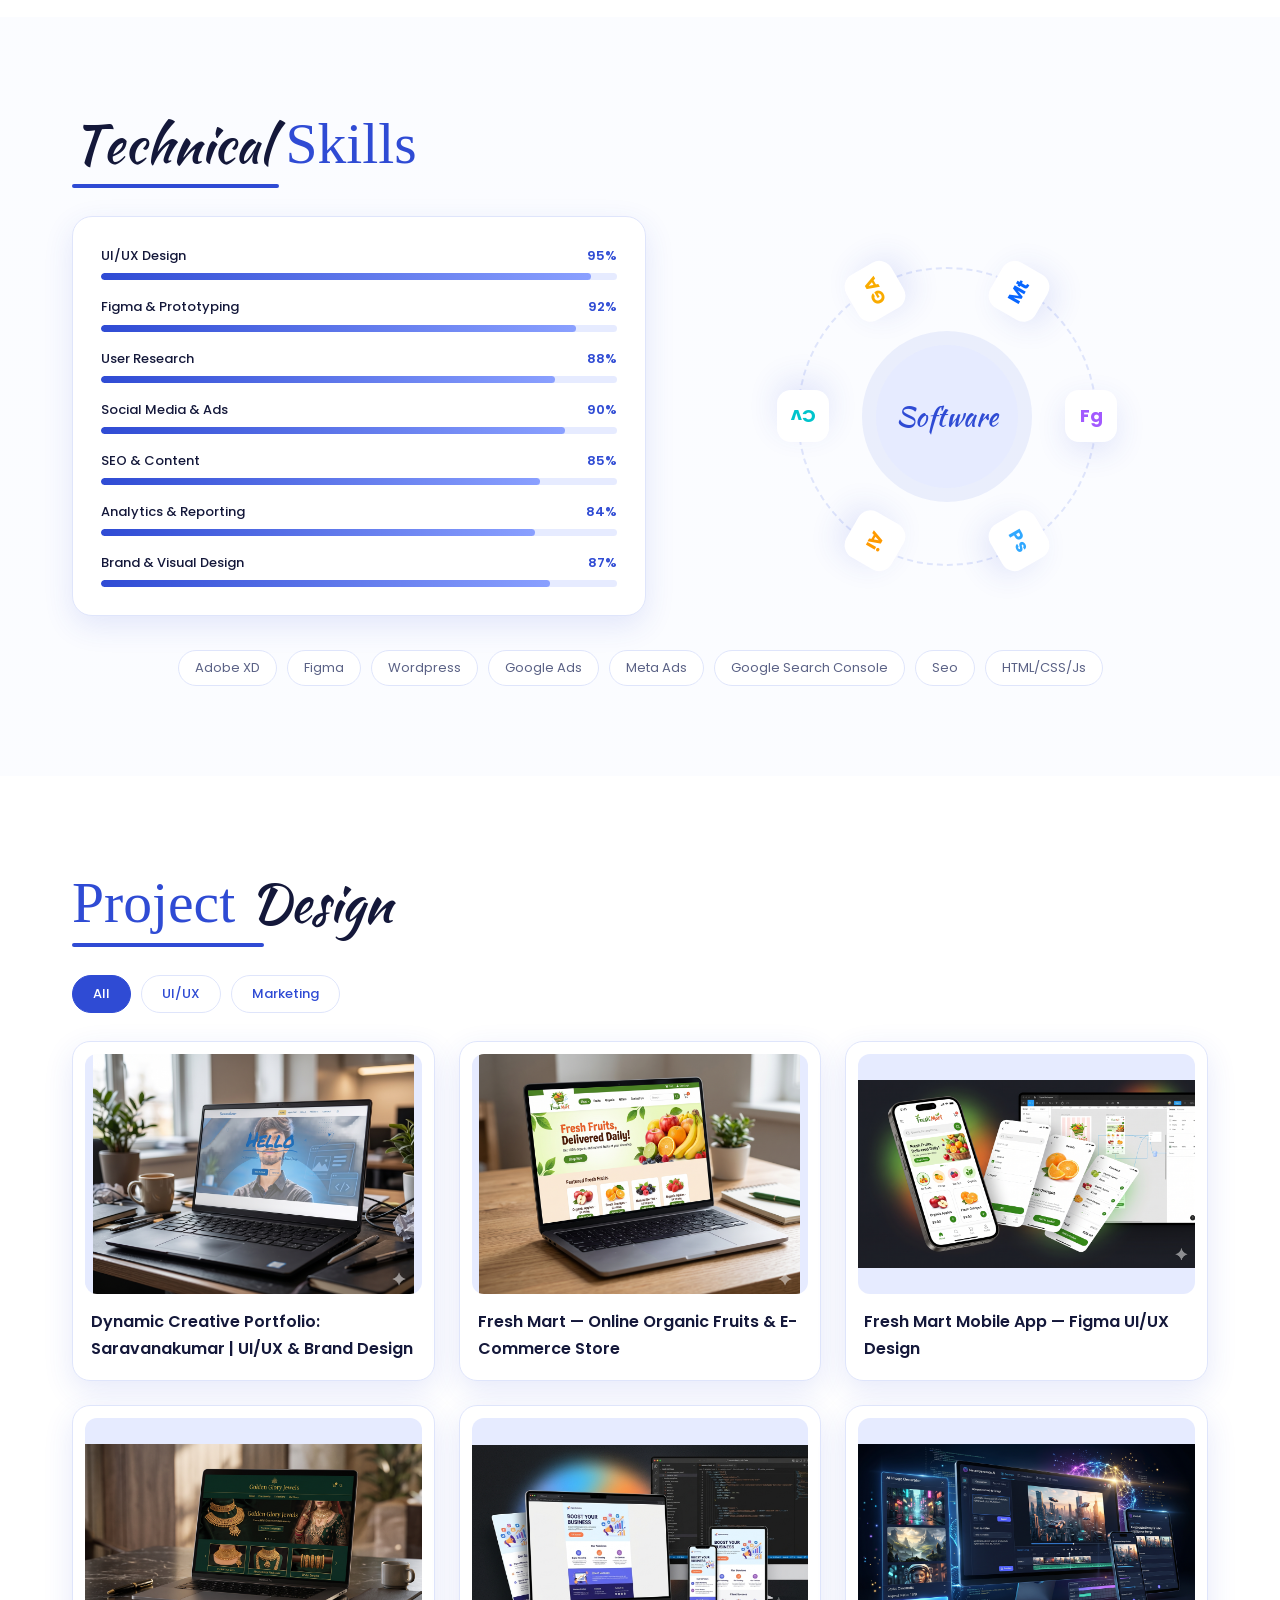
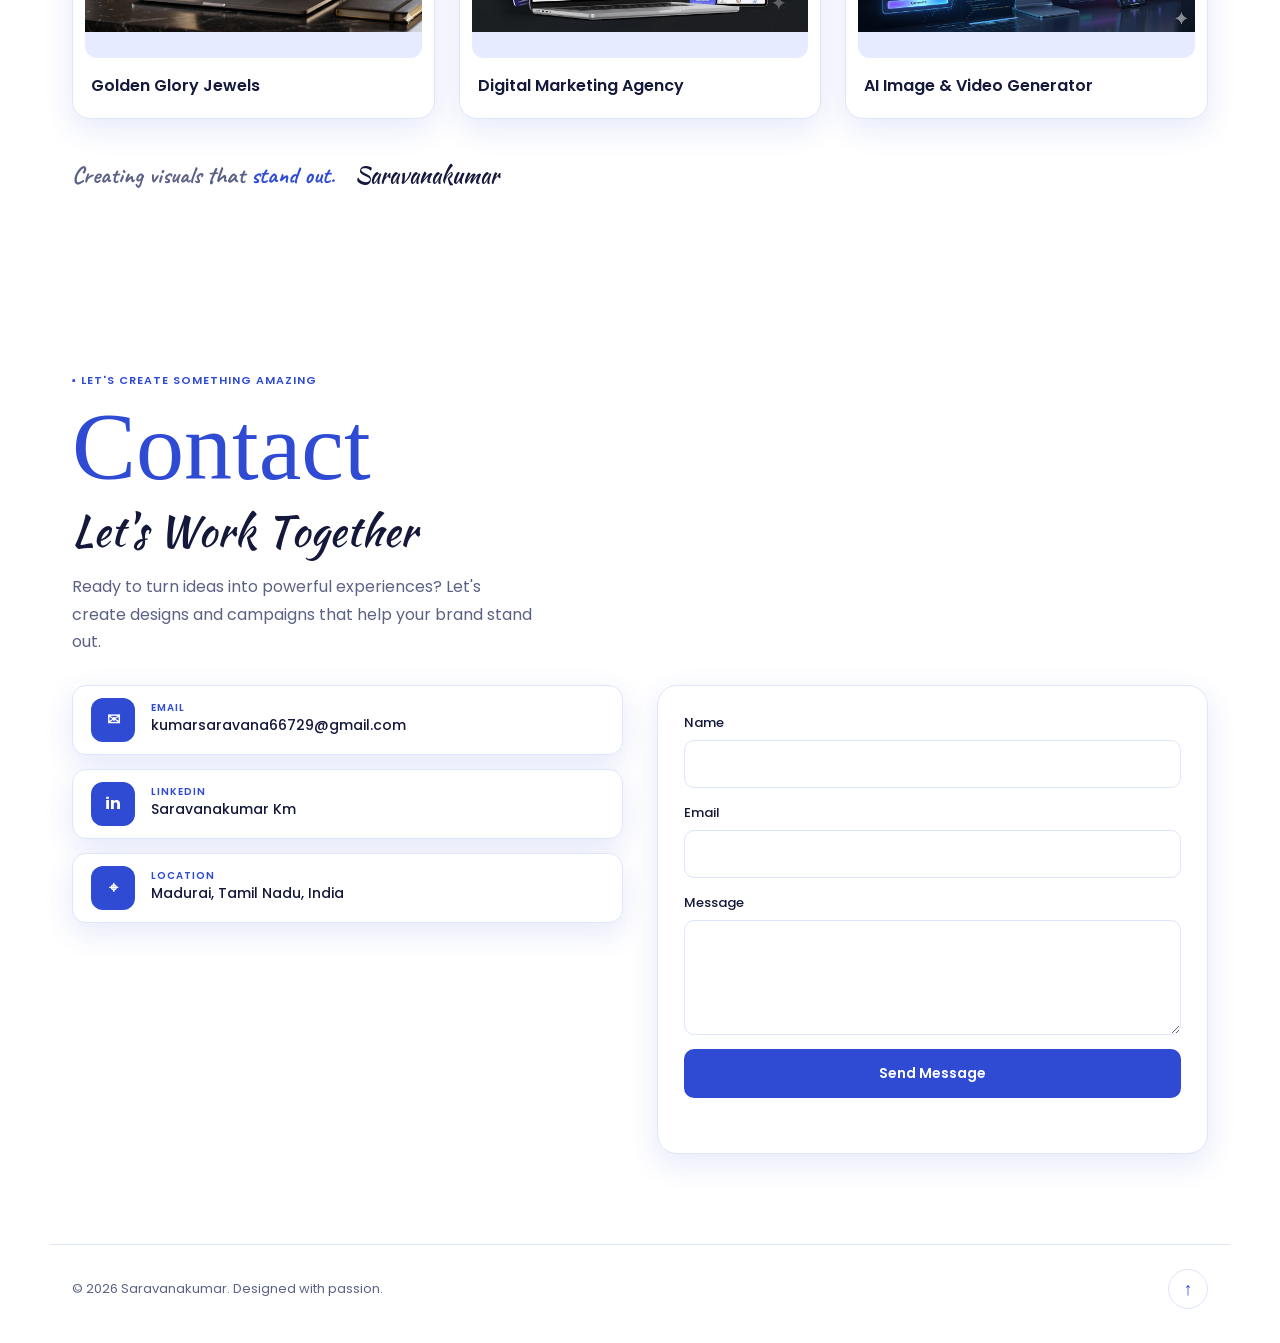
==== commit 19cef442: "Add files via upload" ====
--- a/index.html
+++ b/index.html
@@ -102,12 +102,12 @@
     <button class="f active" data-f="all">All</button><button class="f" data-f="ux">UI/UX</button><button class="f" data-f="mkt">Marketing</button><!--<button class="f" data-f="brand">Branding</button>-->
   </div>
   <div class="grid" id="grid">
-    <article class="card" data-c="ux"><div class="poster has-img" style="background-image:url('images/project4.png')"></div><div class="meta"><h5>Dynamic Creative Portfolio: Saravanakumar | UI/UX & Brand Design</h5></div><a class="over" href="#contact">View Case Study</a></article>
-    <article class="card" data-c="ux"><div class="poster has-img" style="background-image:url('images/project5.png')"></div><div class="meta"><h5>Fresh Mart — Online Organic Fruits & E-Commerce Store</h5></div><a class="over" href="#contact">View Case Study</a></article>
-    <article class="card" data-c="ux"><div class="poster has-img" style="background-image:url('images/project6.png')"></div><div class="meta"><h5>Fresh Mart Mobile App — Figma UI/UX Design</h5></div><a class="over" href="#contact">View Case Study</a></article>
-    <article class="card" data-c="mkt"><div class="poster has-img" style="background-image:url('images/project1.png')"></div><div class="meta"><h5>Golden Glory Jewels</h5></div><a class="over" href="#contact">View Case Study</a></article>
-    <article class="card" data-c="mkt"><div class="poster has-img" style="background-image:url('images/project2.png')"></div><div class="meta"><h5>Digital Marketing Agency</h5></div><a class="over" href="#contact">View Case Study</a></article>
-    <article class="card" data-c="mkt"><div class="poster has-img" style="background-image:url('images/project3.png')"></div><div class="meta"><h5>AI Image & Video Generator</h5></div><a class="over" href="#contact">View Case Study</a></article>
+    <article class="card" data-c="ux"><div class="poster has-img" style="background-image:url('project4.png')"></div><div class="meta"><h5>Dynamic Creative Portfolio: Saravanakumar | UI/UX & Brand Design</h5></div><a class="over" href="#contact">View Case Study</a></article>
+    <article class="card" data-c="ux"><div class="poster has-img" style="background-image:url('project5.png')"></div><div class="meta"><h5>Fresh Mart — Online Organic Fruits & E-Commerce Store</h5></div><a class="over" href="#contact">View Case Study</a></article>
+    <article class="card" data-c="ux"><div class="poster has-img" style="background-image:url('project6.png')"></div><div class="meta"><h5>Fresh Mart Mobile App — Figma UI/UX Design</h5></div><a class="over" href="#contact">View Case Study</a></article>
+    <article class="card" data-c="mkt"><div class="poster has-img" style="background-image:url('project1.png')"></div><div class="meta"><h5>Golden Glory Jewels</h5></div><a class="over" href="#contact">View Case Study</a></article>
+    <article class="card" data-c="mkt"><div class="poster has-img" style="background-image:url('project2.png')"></div><div class="meta"><h5>Digital Marketing Agency</h5></div><a class="over" href="#contact">View Case Study</a></article>
+    <article class="card" data-c="mkt"><div class="poster has-img" style="background-image:url('project3.png')"></div><div class="meta"><h5>AI Image & Video Generator</h5></div><a class="over" href="#contact">View Case Study</a></article>
   </div>
   <p class="tagline reveal">Creating visuals that <b>stand out.</b> <span class="sig">Saravanakumar</span></p>
 </section>
--- a/style.css
+++ b/style.css
@@ -194,12 +194,12 @@
   z-index:-1;
   background:
     linear-gradient(rgba(248,250,255,.35),rgba(248,250,255,.35)),
-    url("C:/Users/DELL/Downloads/saravanakumar-uiux-portfolio/saravanakumar-uiux-portfolio/images/Tech Creative Portrait Hero.png") center 5%/cover no-repeat;
+    url("C:/Users/DELL/Downloads/saravanakumar-uiux-portfolio/saravanakumar-uiux-portfolio/Tech Creative Portrait Hero.png") center 5%/cover no-repeat;
 }
 [data-theme="dark"] .hero::before{
   background:
     linear-gradient(rgba(10,14,34,.6),rgba(10,14,34,.6)),
-    url("C:/Users/DELL/Downloads/saravanakumar-uiux-portfolio/saravanakumar-uiux-portfolio/images/Tech Creative Portrait Hero.png") center 5%/cover no-repeat;
+    url("C:/Users/DELL/Downloads/saravanakumar-uiux-portfolio/saravanakumar-uiux-portfolio/Tech Creative Portrait Hero.png") center 5%/cover no-repeat;
 }
 .brush{
     font:400 clamp(3.4rem,14vw,10rem)/1 "Permanent Marker",cursive;
@@ -1079,12 +1079,12 @@
   z-index:-1;
   background:
     linear-gradient(rgba(248,250,255,.6),rgba(248,250,255,.6)),
-    url("C:/Users/DELL/Downloads/saravanakumar-uiux-portfolio/saravanakumar-uiux-portfolio/images/background1.png") center top/cover no-repeat;
+    url("C:/Users/DELL/Downloads/saravanakumar-uiux-portfolio/saravanakumar-uiux-portfolio/background1.png") center top/cover no-repeat;
 }
 [data-theme="dark"] .skills::before{
   background:
     linear-gradient(rgba(10,14,34,.7),rgba(10,14,34,.7)),
-    url("C:/Users/DELL/Downloads/saravanakumar-uiux-portfolio/saravanakumar-uiux-portfolio/images/background1.png") center top/cover no-repeat;
+    url("C:/Users/DELL/Downloads/saravanakumar-uiux-portfolio/saravanakumar-uiux-portfolio/background1.png") center top/cover no-repeat;
 }
 
 /*Letter hover*/
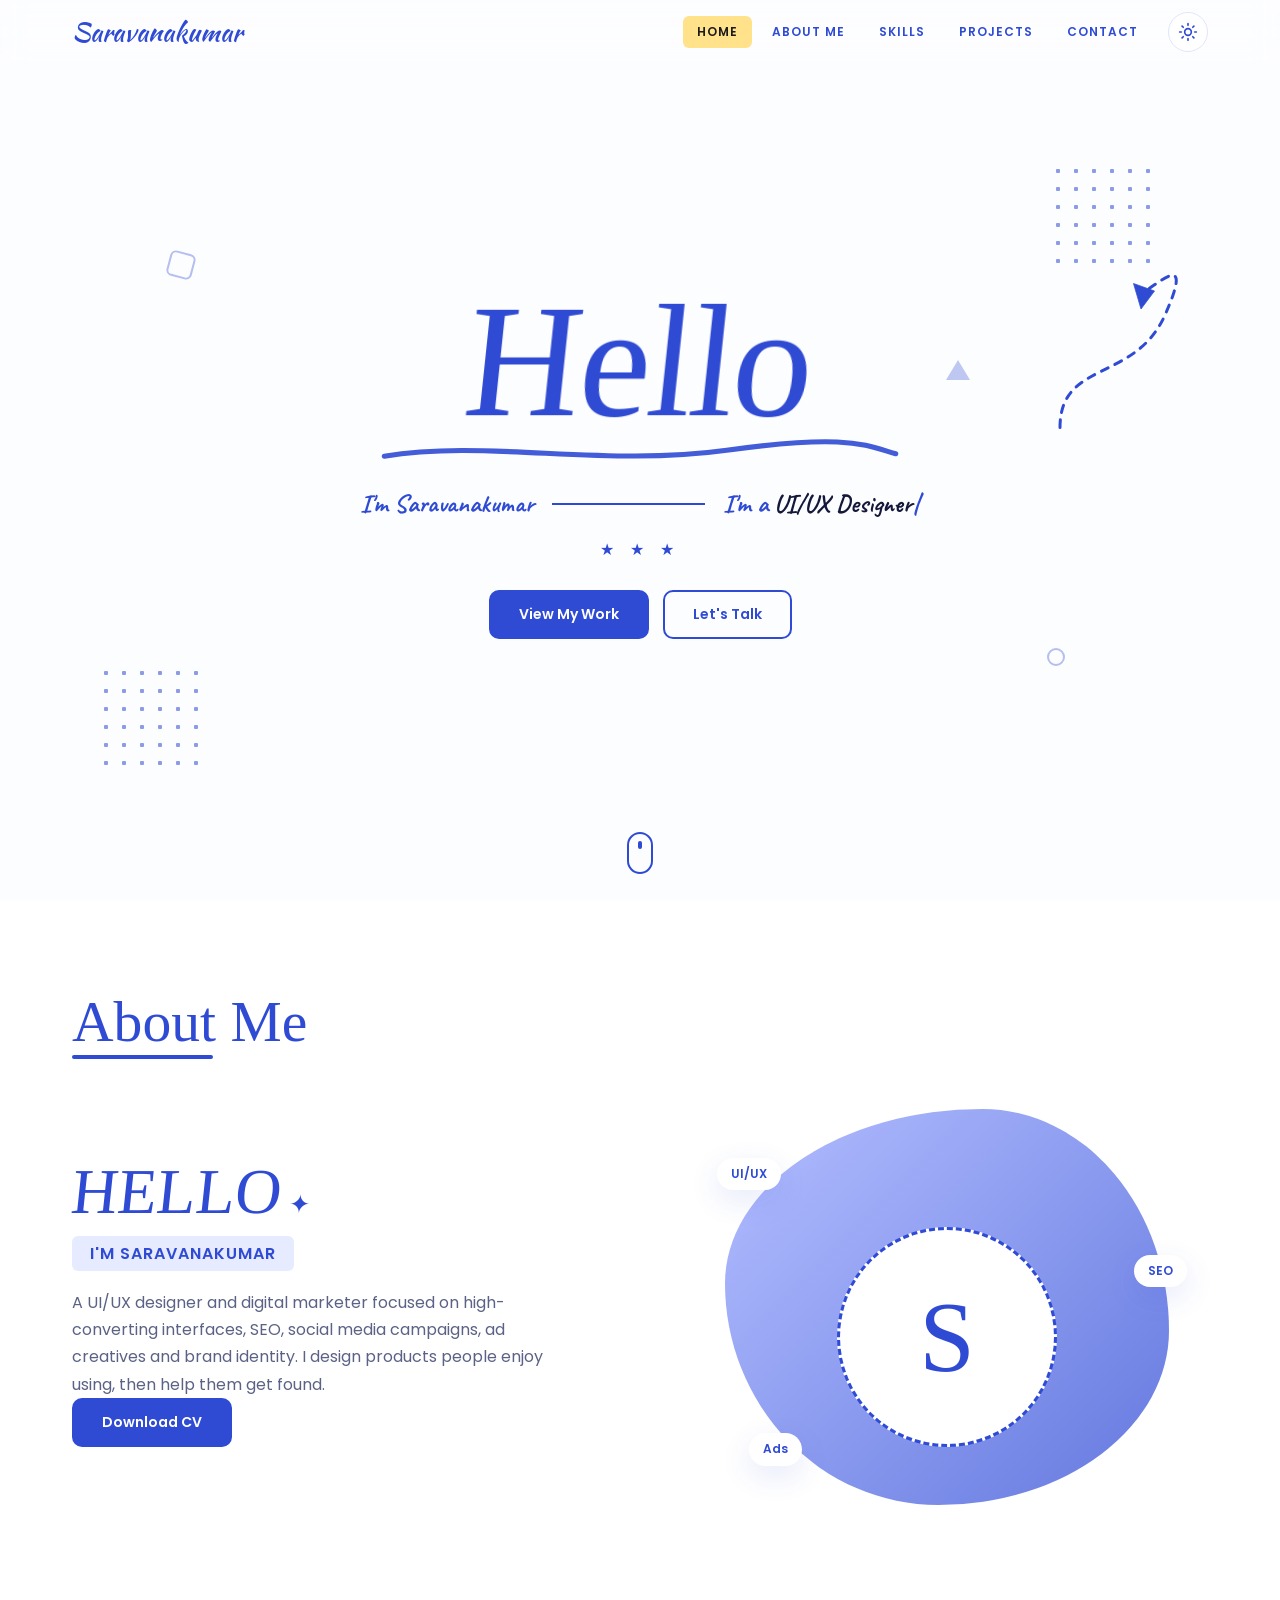
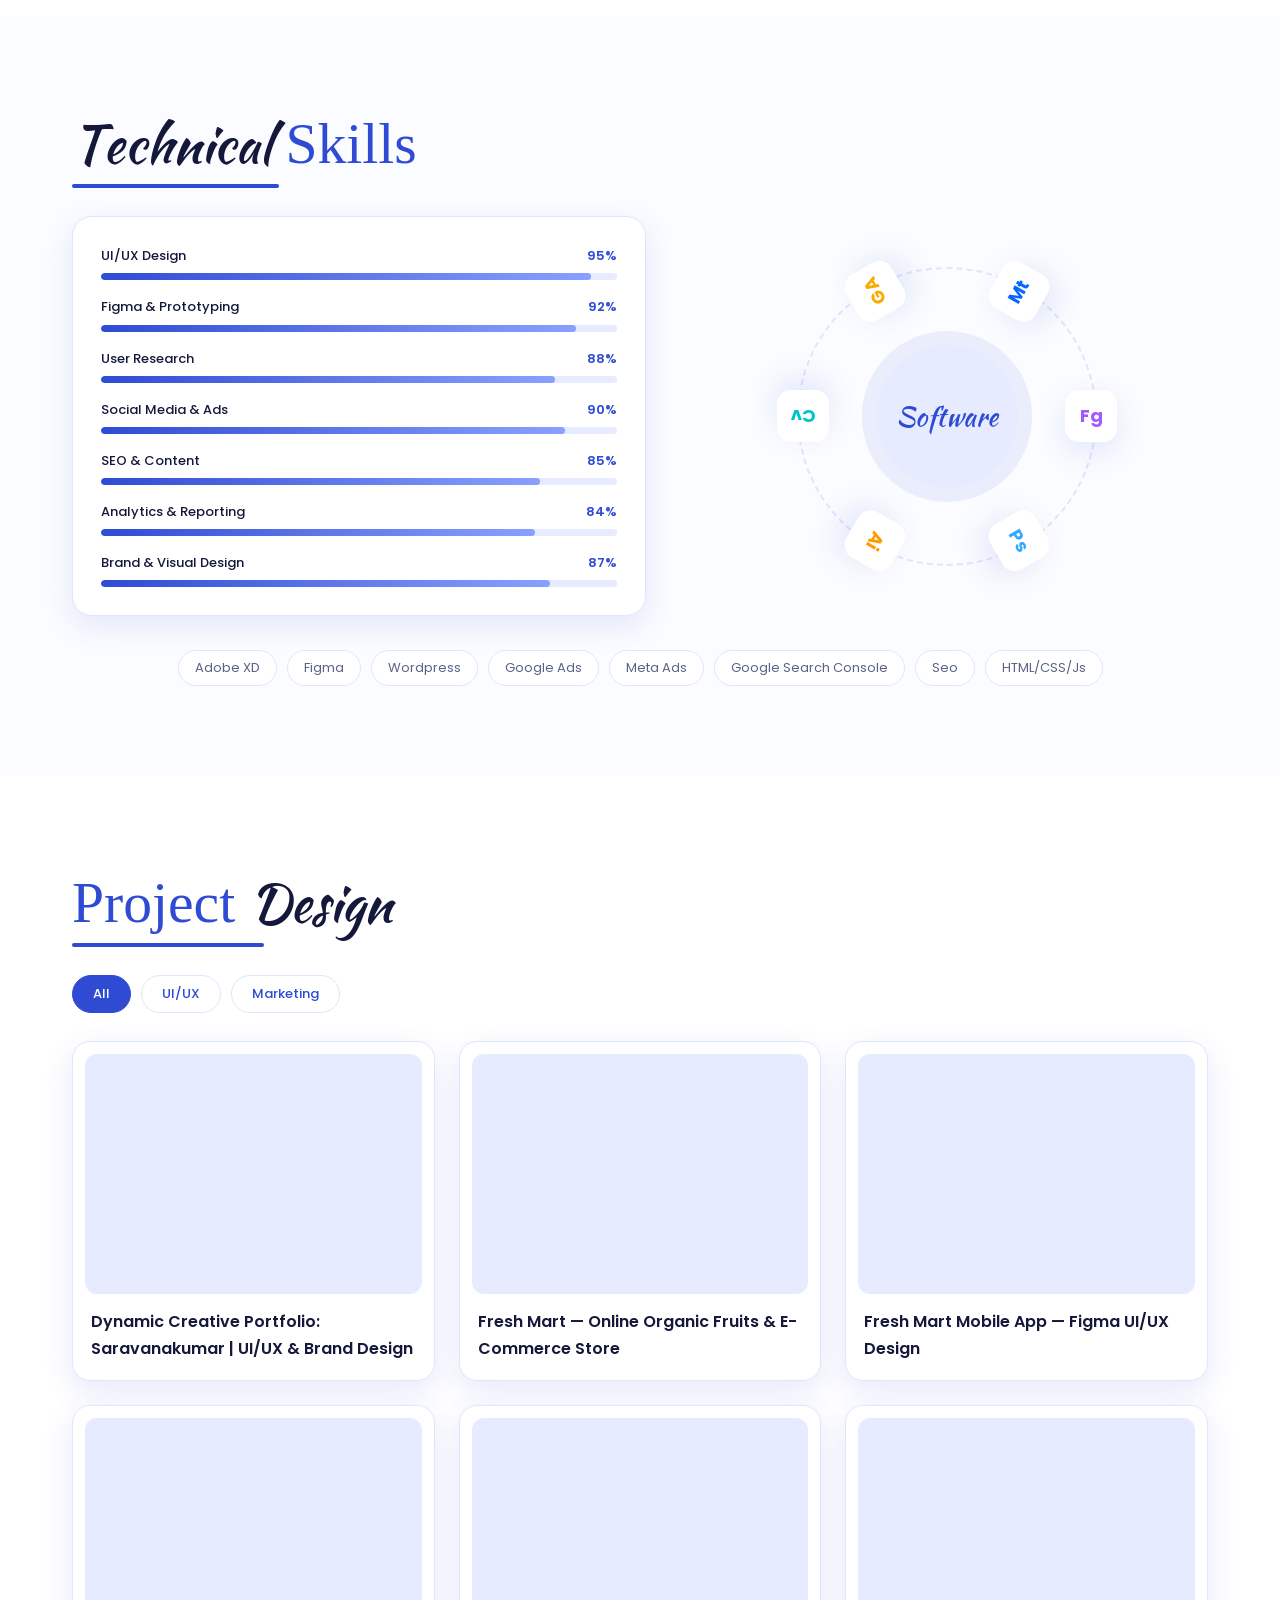
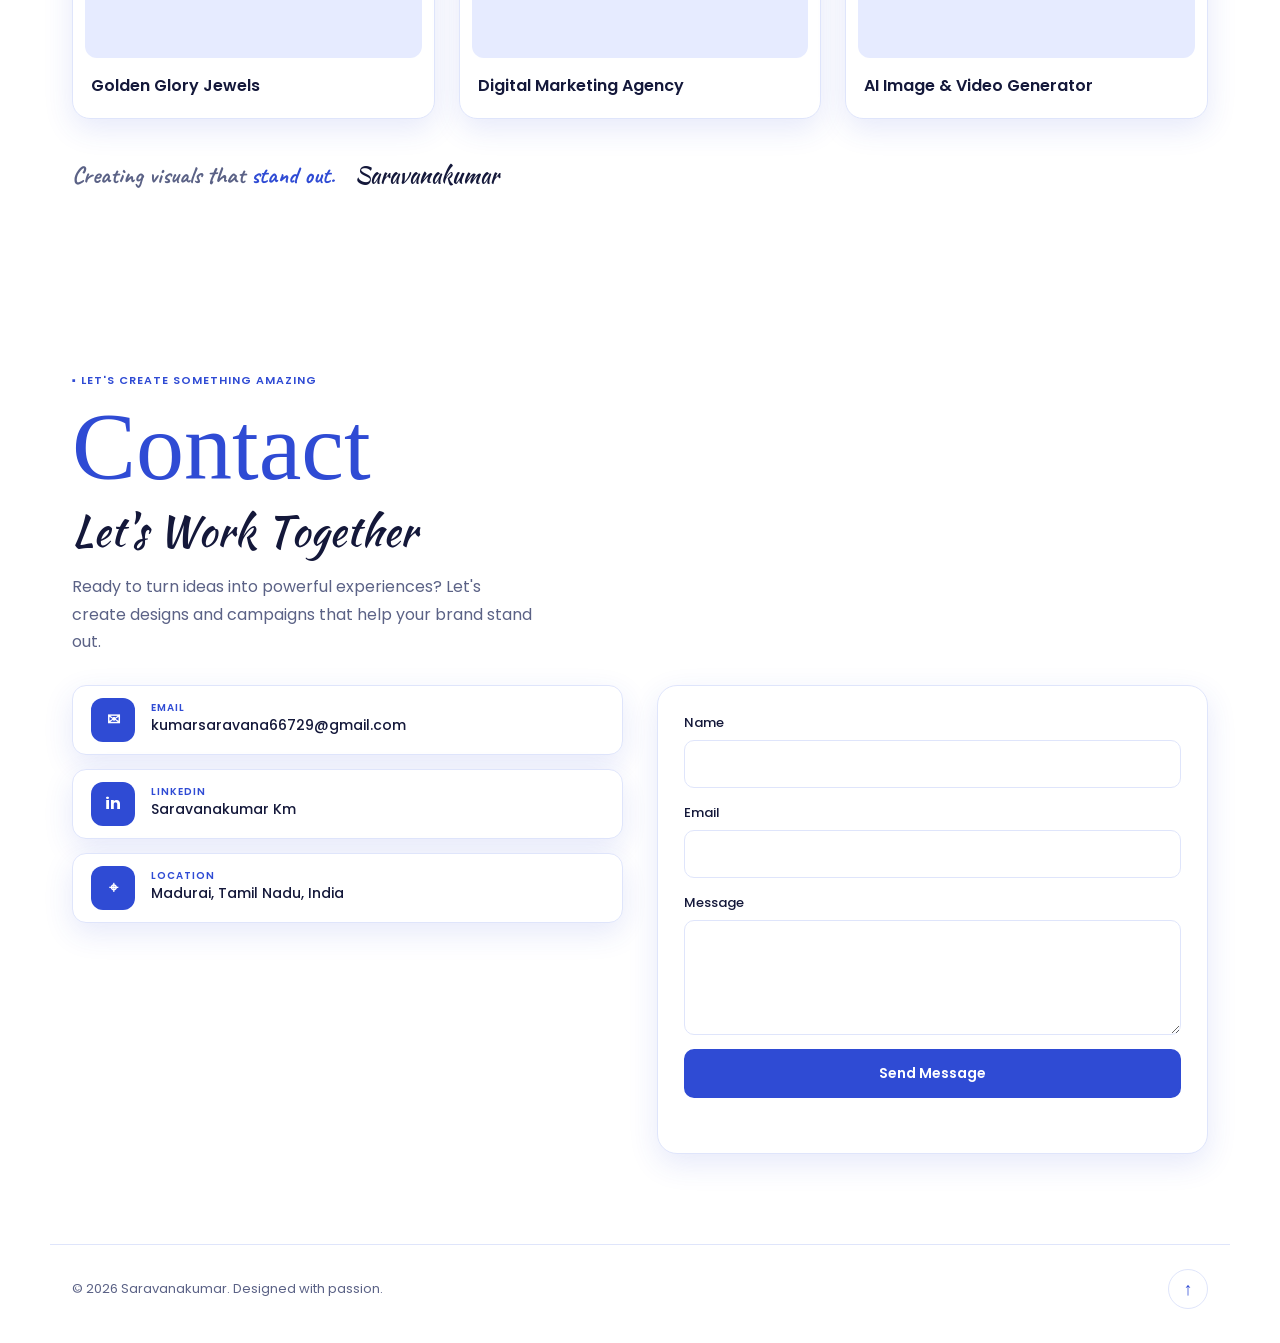
==== commit 053f9a99: "Add files via upload" ====
--- a/index.html
+++ b/index.html
@@ -102,12 +102,12 @@
     <button class="f active" data-f="all">All</button><button class="f" data-f="ux">UI/UX</button><button class="f" data-f="mkt">Marketing</button><!--<button class="f" data-f="brand">Branding</button>-->
   </div>
   <div class="grid" id="grid">
-    <article class="card" data-c="ux"><div class="poster has-img" style="background-image:url('project4.png')"></div><div class="meta"><h5>Dynamic Creative Portfolio: Saravanakumar | UI/UX & Brand Design</h5></div><a class="over" href="#contact">View Case Study</a></article>
-    <article class="card" data-c="ux"><div class="poster has-img" style="background-image:url('project5.png')"></div><div class="meta"><h5>Fresh Mart — Online Organic Fruits & E-Commerce Store</h5></div><a class="over" href="#contact">View Case Study</a></article>
-    <article class="card" data-c="ux"><div class="poster has-img" style="background-image:url('project6.png')"></div><div class="meta"><h5>Fresh Mart Mobile App — Figma UI/UX Design</h5></div><a class="over" href="#contact">View Case Study</a></article>
-    <article class="card" data-c="mkt"><div class="poster has-img" style="background-image:url('project1.png')"></div><div class="meta"><h5>Golden Glory Jewels</h5></div><a class="over" href="#contact">View Case Study</a></article>
-    <article class="card" data-c="mkt"><div class="poster has-img" style="background-image:url('project2.png')"></div><div class="meta"><h5>Digital Marketing Agency</h5></div><a class="over" href="#contact">View Case Study</a></article>
-    <article class="card" data-c="mkt"><div class="poster has-img" style="background-image:url('project3.png')"></div><div class="meta"><h5>AI Image & Video Generator</h5></div><a class="over" href="#contact">View Case Study</a></article>
+    <article class="card" data-c="ux"><div class="poster has-img" style="background-image:url('project: 4jpg;')"></div><div class="meta"><h5>Dynamic Creative Portfolio: Saravanakumar | UI/UX & Brand Design</h5></div><a class="over" href="#contact">View Case Study</a></article>
+    <article class="card" data-c="ux"><div class="poster has-img" style="background-image:url('project: 5jpg;')"></div><div class="meta"><h5>Fresh Mart — Online Organic Fruits & E-Commerce Store</h5></div><a class="over" href="#contact">View Case Study</a></article>
+    <article class="card" data-c="ux"><div class="poster has-img" style="background-image:url('project: 6jpg;')"></div><div class="meta"><h5>Fresh Mart Mobile App — Figma UI/UX Design</h5></div><a class="over" href="#contact">View Case Study</a></article>
+    <article class="card" data-c="mkt"><div class="poster has-img" style="background-image:url('project: 1jpg;')"></div><div class="meta"><h5>Golden Glory Jewels</h5></div><a class="over" href="#contact">View Case Study</a></article>
+    <article class="card" data-c="mkt"><div class="poster has-img" style="background-image:url('project: 2jpg;')"></div><div class="meta"><h5>Digital Marketing Agency</h5></div><a class="over" href="#contact">View Case Study</a></article>
+    <article class="card" data-c="mkt"><div class="poster has-img" style="background-image:url('project: 3jpg;')"></div><div class="meta"><h5>AI Image & Video Generator</h5></div><a class="over" href="#contact">View Case Study</a></article>
   </div>
   <p class="tagline reveal">Creating visuals that <b>stand out.</b> <span class="sig">Saravanakumar</span></p>
 </section>
--- a/style.css
+++ b/style.css
@@ -194,12 +194,12 @@
   z-index:-1;
   background:
     linear-gradient(rgba(248,250,255,.35),rgba(248,250,255,.35)),
-    url("C:/Users/DELL/Downloads/saravanakumar-uiux-portfolio/saravanakumar-uiux-portfolio/Tech Creative Portrait Hero.png") center 5%/cover no-repeat;
+    url("hero-bg.jpg") center 5%/cover no-repeat;
 }
 [data-theme="dark"] .hero::before{
   background:
     linear-gradient(rgba(10,14,34,.6),rgba(10,14,34,.6)),
-    url("C:/Users/DELL/Downloads/saravanakumar-uiux-portfolio/saravanakumar-uiux-portfolio/Tech Creative Portrait Hero.png") center 5%/cover no-repeat;
+    url("hero-bg.jpg") center 5%/cover no-repeat;
 }
 .brush{
     font:400 clamp(3.4rem,14vw,10rem)/1 "Permanent Marker",cursive;
@@ -1079,12 +1079,12 @@
   z-index:-1;
   background:
     linear-gradient(rgba(248,250,255,.6),rgba(248,250,255,.6)),
-    url("C:/Users/DELL/Downloads/saravanakumar-uiux-portfolio/saravanakumar-uiux-portfolio/background1.png") center top/cover no-repeat;
+    url("skills-bg.jpg") center top/cover no-repeat;
 }
 [data-theme="dark"] .skills::before{
   background:
     linear-gradient(rgba(10,14,34,.7),rgba(10,14,34,.7)),
-    url("C:/Users/DELL/Downloads/saravanakumar-uiux-portfolio/saravanakumar-uiux-portfolio/background1.png") center top/cover no-repeat;
+    url("skills-bg.jpg") center top/cover no-repeat;
 }
 
 /*Letter hover*/
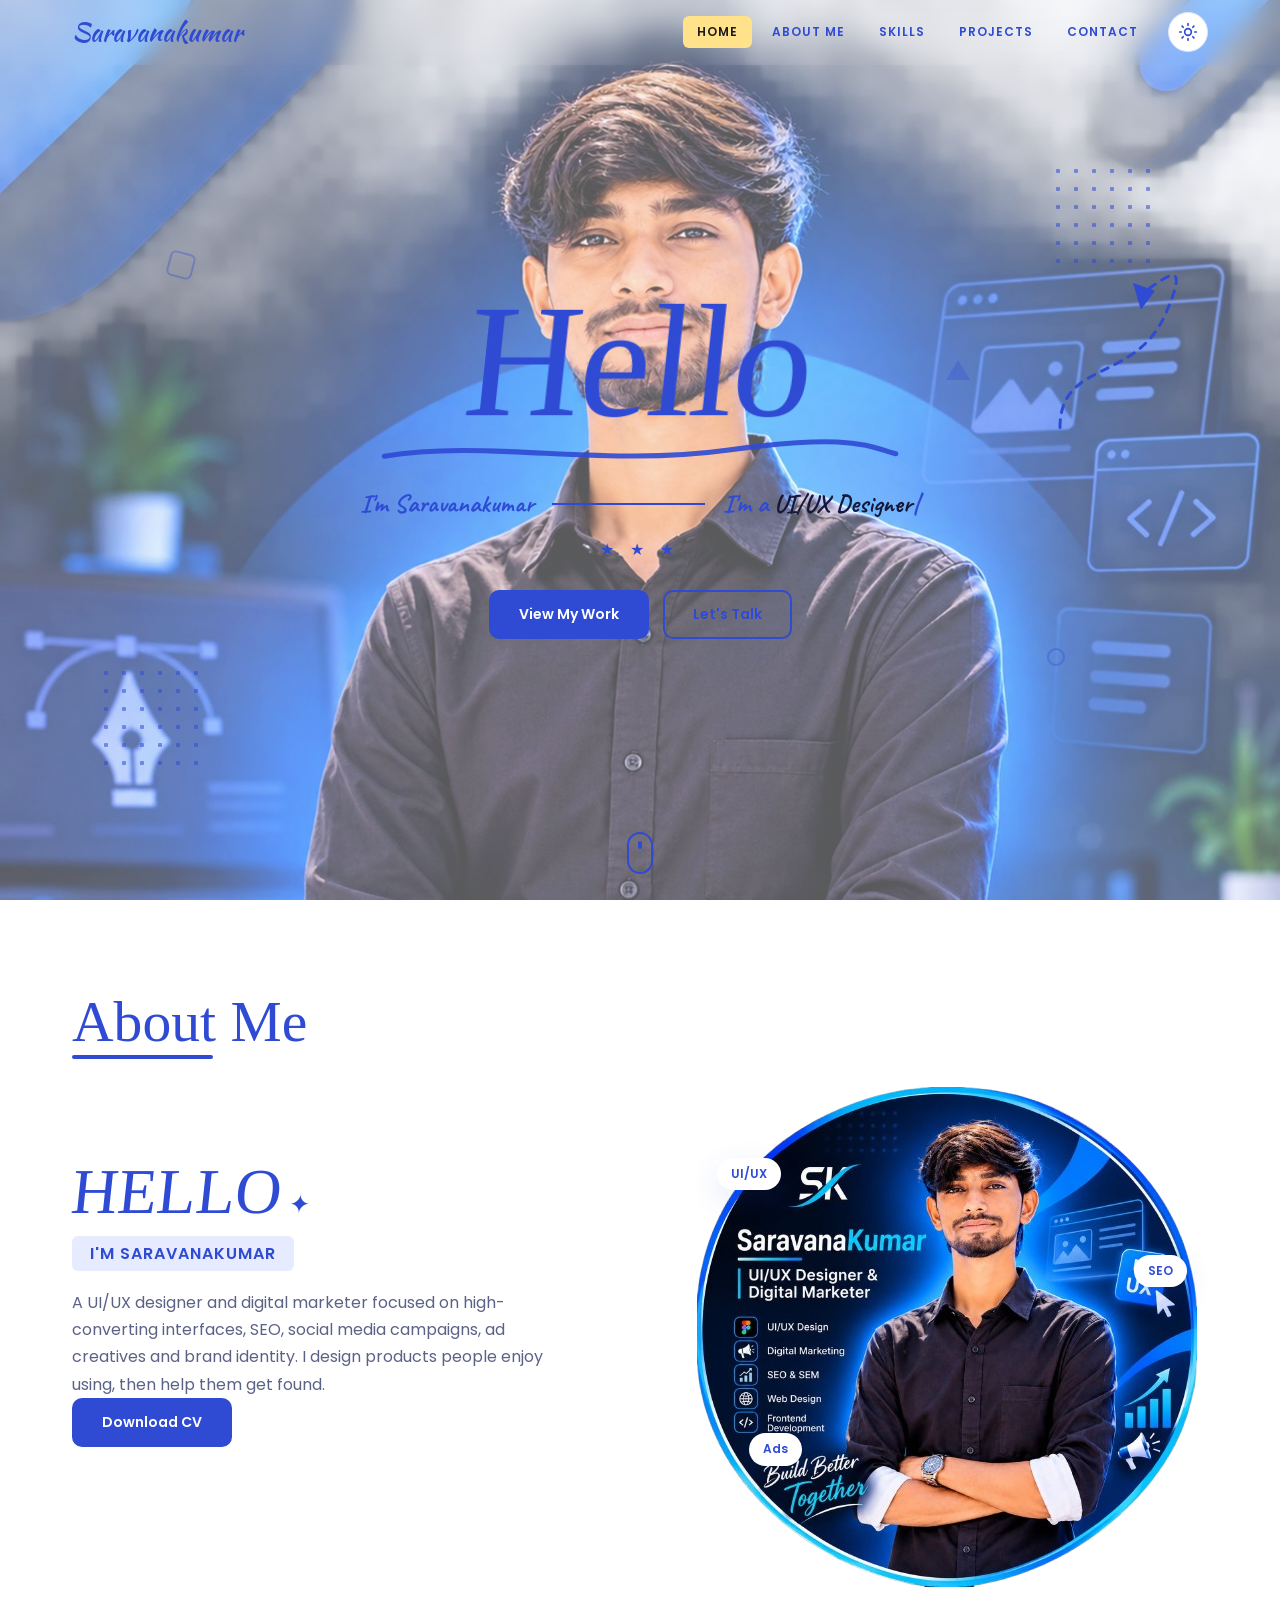
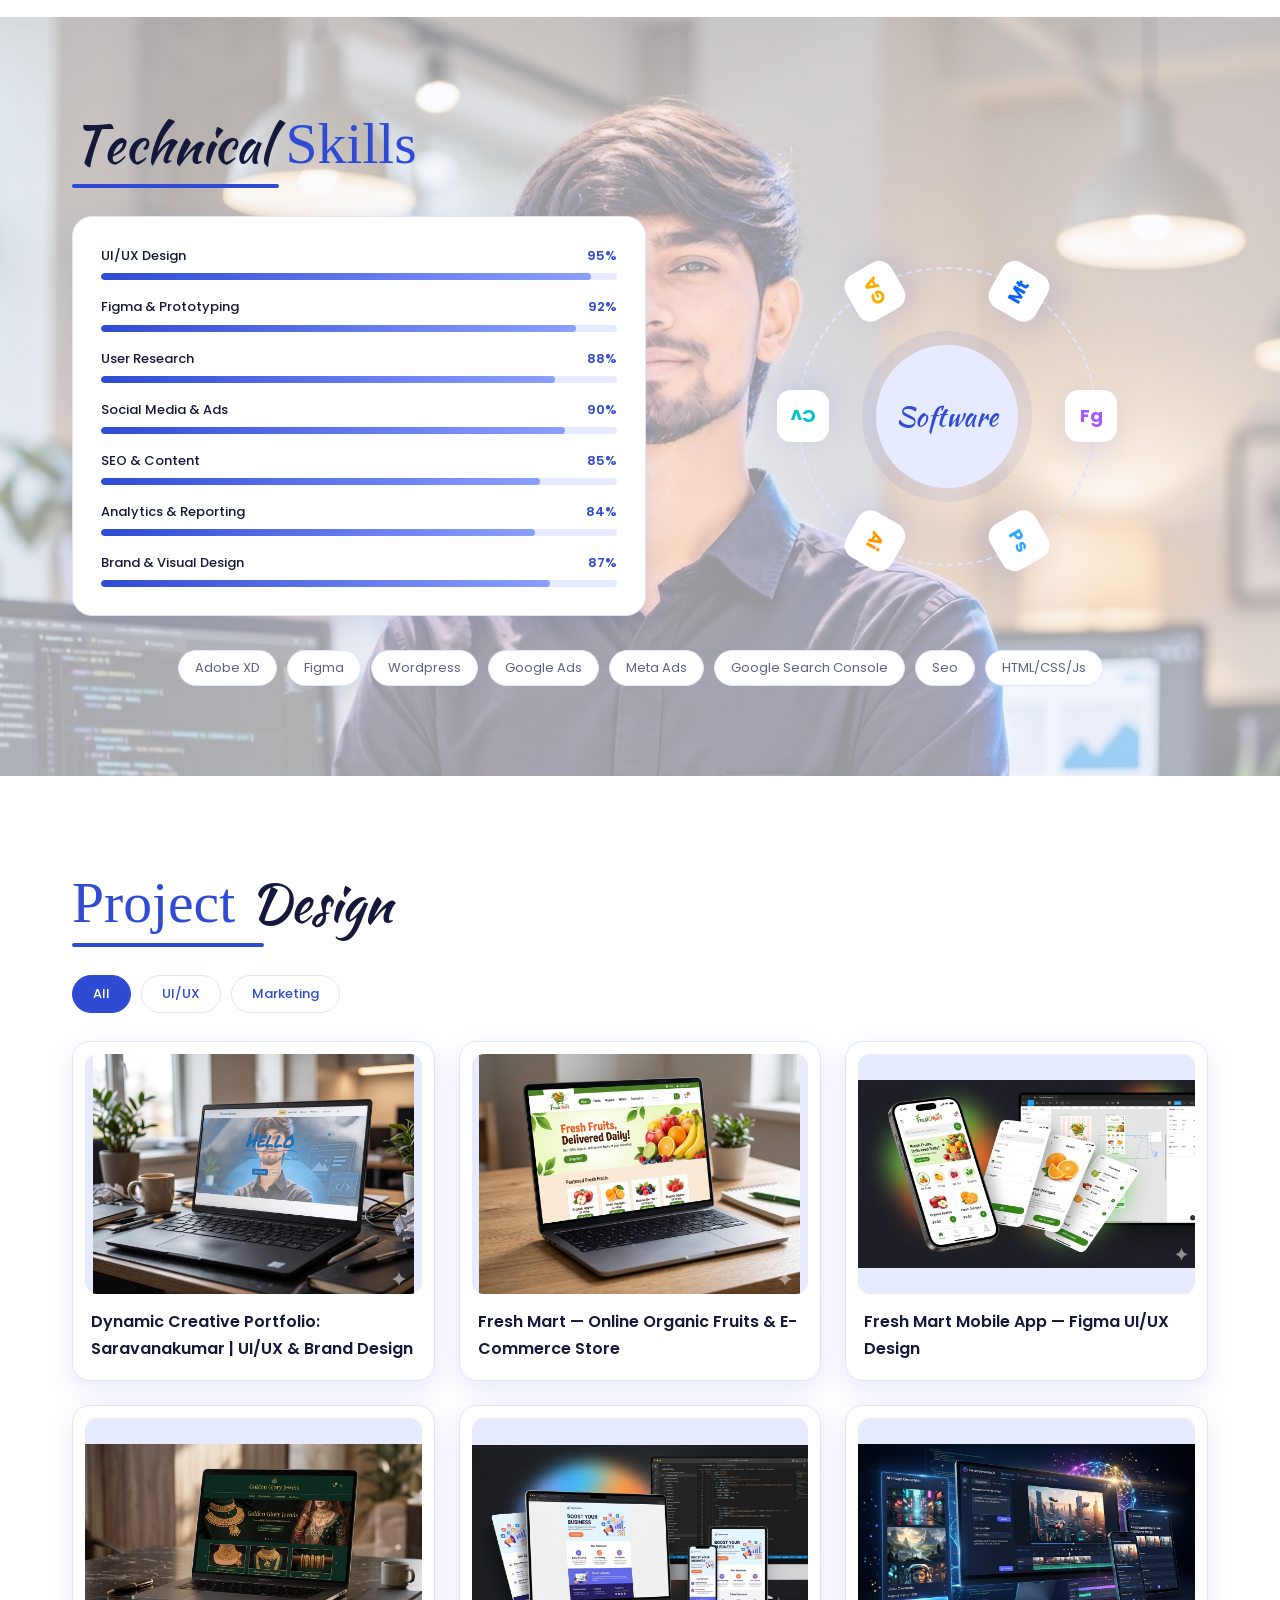
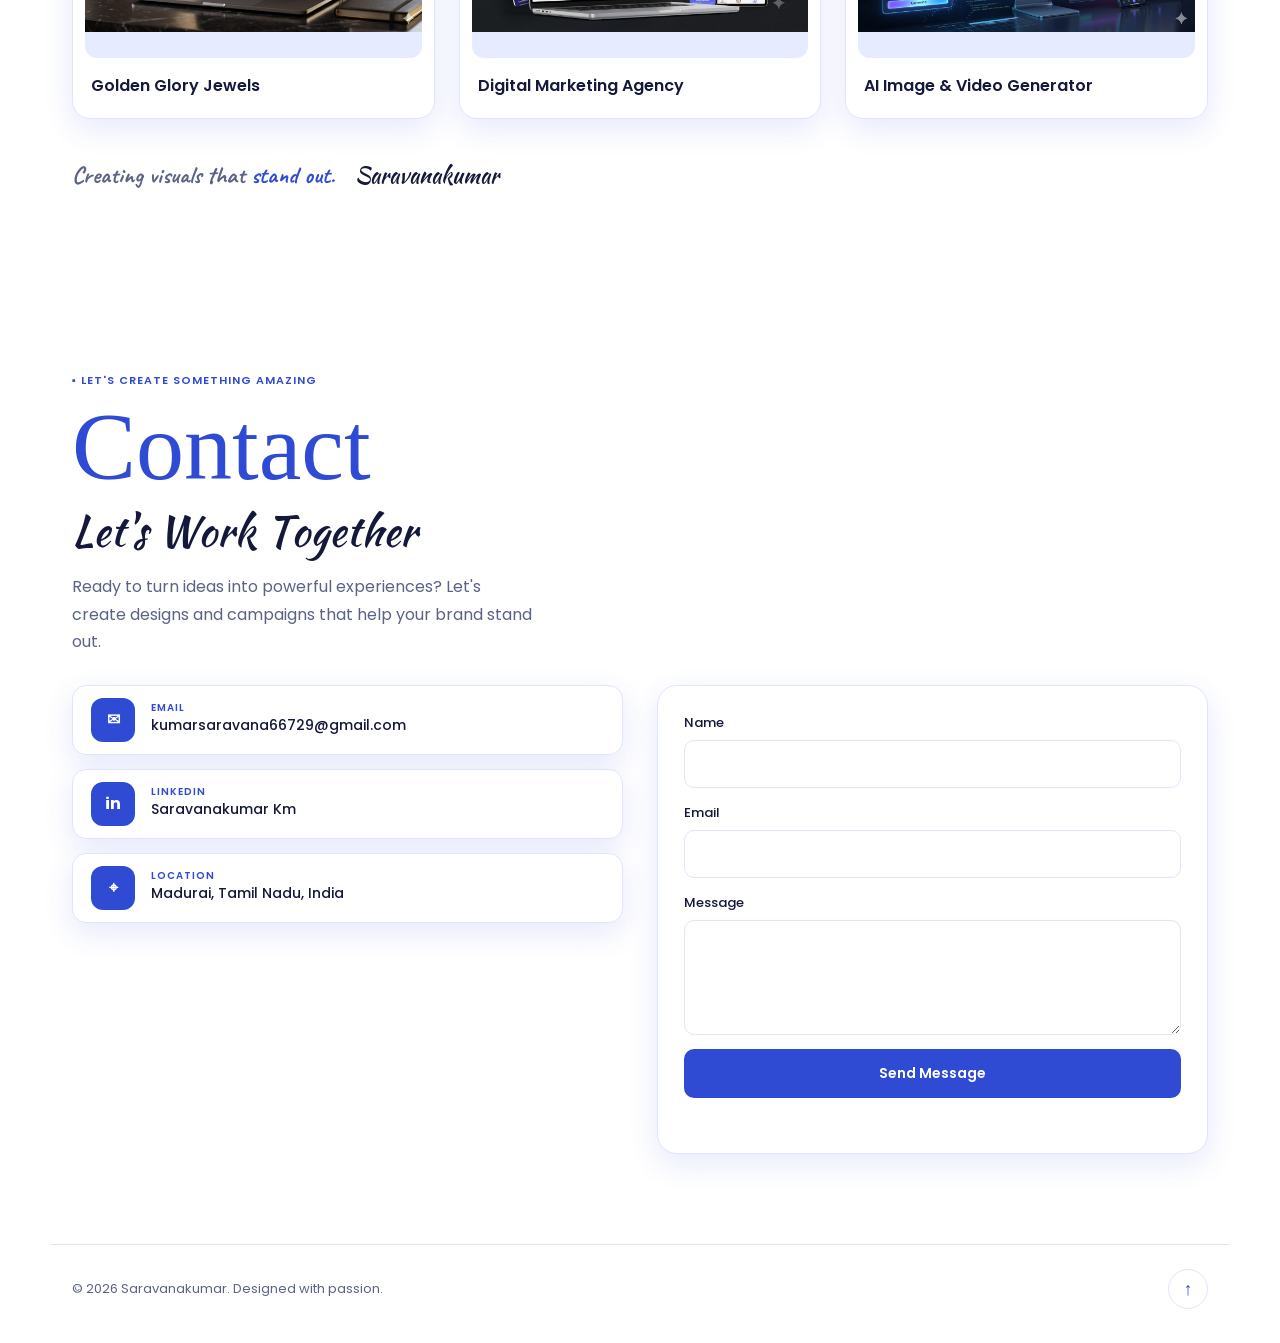
==== commit 05a5e498: "Add files via upload" ====
--- a/index.html
+++ b/index.html
@@ -61,7 +61,7 @@
     </div>
     <div class="about-photo reveal">
       <div class="splash"></div>
-      <div class="pic"><img src="C:\Users\DELL\Downloads\saravanakumar-uiux-portfolio\saravanakumar-uiux-portfolio\images\WhatsApp_Image_2026-11-12_at_1.53.23_PM-removebg-preview.png" alt="Saravanakumar" onerror="this.parentNode.classList.add('noimg');this.remove()"><div class="ph">S</div></div>
+      <div class="pic"><img src="photo.png" alt="Saravanakumar" onerror="this.parentNode.classList.add('noimg');this.remove()"><div class="ph">S</div></div>
       <span class="chip c1">UI/UX</span><span class="chip c2">SEO</span><span class="chip c3">Ads</span>
     </div>
   </div>
@@ -102,12 +102,12 @@
     <button class="f active" data-f="all">All</button><button class="f" data-f="ux">UI/UX</button><button class="f" data-f="mkt">Marketing</button><!--<button class="f" data-f="brand">Branding</button>-->
   </div>
   <div class="grid" id="grid">
-    <article class="card" data-c="ux"><div class="poster has-img" style="background-image:url('project: 4jpg;')"></div><div class="meta"><h5>Dynamic Creative Portfolio: Saravanakumar | UI/UX & Brand Design</h5></div><a class="over" href="#contact">View Case Study</a></article>
-    <article class="card" data-c="ux"><div class="poster has-img" style="background-image:url('project: 5jpg;')"></div><div class="meta"><h5>Fresh Mart — Online Organic Fruits & E-Commerce Store</h5></div><a class="over" href="#contact">View Case Study</a></article>
-    <article class="card" data-c="ux"><div class="poster has-img" style="background-image:url('project: 6jpg;')"></div><div class="meta"><h5>Fresh Mart Mobile App — Figma UI/UX Design</h5></div><a class="over" href="#contact">View Case Study</a></article>
-    <article class="card" data-c="mkt"><div class="poster has-img" style="background-image:url('project: 1jpg;')"></div><div class="meta"><h5>Golden Glory Jewels</h5></div><a class="over" href="#contact">View Case Study</a></article>
-    <article class="card" data-c="mkt"><div class="poster has-img" style="background-image:url('project: 2jpg;')"></div><div class="meta"><h5>Digital Marketing Agency</h5></div><a class="over" href="#contact">View Case Study</a></article>
-    <article class="card" data-c="mkt"><div class="poster has-img" style="background-image:url('project: 3jpg;')"></div><div class="meta"><h5>AI Image & Video Generator</h5></div><a class="over" href="#contact">View Case Study</a></article>
+    <article class="card" data-c="ux"><div class="poster has-img" style="background-image:url('project4.jpg')"></div><div class="meta"><h5>Dynamic Creative Portfolio: Saravanakumar | UI/UX & Brand Design</h5></div><a class="over" href="#contact">View Case Study</a></article>
+    <article class="card" data-c="ux"><div class="poster has-img" style="background-image:url('project5.jpg')"></div><div class="meta"><h5>Fresh Mart — Online Organic Fruits & E-Commerce Store</h5></div><a class="over" href="#contact">View Case Study</a></article>
+    <article class="card" data-c="ux"><div class="poster has-img" style="background-image:url('project6.jpg')"></div><div class="meta"><h5>Fresh Mart Mobile App — Figma UI/UX Design</h5></div><a class="over" href="#contact">View Case Study</a></article>
+    <article class="card" data-c="mkt"><div class="poster has-img" style="background-image:url('project1.jpg')"></div><div class="meta"><h5>Golden Glory Jewels</h5></div><a class="over" href="#contact">View Case Study</a></article>
+    <article class="card" data-c="mkt"><div class="poster has-img" style="background-image:url('project2.jpg')"></div><div class="meta"><h5>Digital Marketing Agency</h5></div><a class="over" href="#contact">View Case Study</a></article>
+    <article class="card" data-c="mkt"><div class="poster has-img" style="background-image:url('project3.jpg')"></div><div class="meta"><h5>AI Image & Video Generator</h5></div><a class="over" href="#contact">View Case Study</a></article>
   </div>
   <p class="tagline reveal">Creating visuals that <b>stand out.</b> <span class="sig">Saravanakumar</span></p>
 </section>
@@ -121,7 +121,7 @@
   <div class="contact-grid">
     <div class="links">
       <!--<a class="link reveal" href="https://instagram.com/" target="_blank" rel="noopener"><i>◎</i><span><small>Instagram</small>@saravanakumar.design</span></a>-->
-      <a class="link reveal" href="mailto:kumarsaravana66729.com"><i>✉</i><span><small>Email</small>kumarsaravana66729@gmail.com</span></a>
+      <a class="link reveal" href="mailto:kumarsaravana66729@gmail.com"><i>✉</i><span><small>Email</small>kumarsaravana66729@gmail.com</span></a>
       <a class="link reveal" href="https://www.linkedin.com/in/saravanakumar-km?utm_source=share_via&utm_content=profile&utm_medium=member_android" target="_blank" rel="noopener"><i>in</i><span><small>LinkedIn</small>Saravanakumar Km</span></a>
       <!--<a class="link reveal" href="https://behance.net/" target="_blank" rel="noopener"><i>Bē</i><span><small>Behance</small>behance.net/saravanakumar</span></a>-->
       <div class="link reveal"><i>⌖</i><span><small>Location</small>Madurai, Tamil Nadu, India</span></div>
--- a/style.css
+++ b/style.css
@@ -1107,3 +1107,52 @@
     font-size:inherit;
     margin:0;animation:none
 }
+
+/* ===== MOBILE FIXES ===== */
+html{overflow-x:hidden}
+@media(max-width:900px){
+  .about-grid,.skills-grid,.contact-grid{grid-template-columns:minmax(0,1fr)}
+  .about-photo,.orbit-wrap,.bars,.form,.links{min-width:0;max-width:100%}
+  .pic{max-width:100%}
+  .pic img{max-width:100%;height:auto;max-height:100%}
+  .tool-chips{justify-content:flex-start}
+}
+@media(max-width:560px){
+  .nav{padding:10px 16px;gap:10px}
+  .logo{font-size:22px}
+  .hero{min-height:100svh;padding-top:90px;justify-content:flex-end;padding-bottom:90px}
+  .hero::before{background-position:center top!important}
+  .brush{font-size:clamp(3.2rem,20vw,5rem)}
+  .intro{font-size:1.1rem;gap:8px}
+  .intro i{display:none}
+  .stars{margin:8px 0}
+  .dots,.float{display:none}
+  .script-title{font-size:2.2rem}
+  .about-photo{height:340px}
+  .skills-grid{gap:28px}
+  .bars{padding:20px}
+  .orbit-wrap{width:min(88vw,320px)}
+  .brush-sm{font-size:3.2rem}
+  .lead{font-size:15px}
+  .card:hover{transform:none}
+  .over{display:none}
+  .modal{padding:10px}
+  .m-body{padding:18px 16px 22px}
+  .foot p{font-size:12px}
+}
+@media(max-width:900px){
+  .about-photo{justify-items:center}
+  .pic{width:100%;max-width:380px}
+  .pic img{width:auto;max-width:100%}
+  .orbit-wrap{overflow:hidden;padding:0}
+}
+@keyframes bobY{50%{transform:translateY(-14px)}}
+.pic,.chip{animation-name:bobY}
+@media(max-width:560px){
+  /* readable hero text on phones */
+  .hero::after{content:"";position:absolute;left:0;right:0;bottom:0;height:55%;z-index:-1;pointer-events:none;
+    background:linear-gradient(transparent,rgba(248,250,255,.92) 70%)}
+  [data-theme="dark"] .hero::after{background:linear-gradient(transparent,rgba(10,14,34,.92) 70%)}
+  .intro .typed{color:var(--ink)}
+  .skills::before{opacity:.85}
+}
